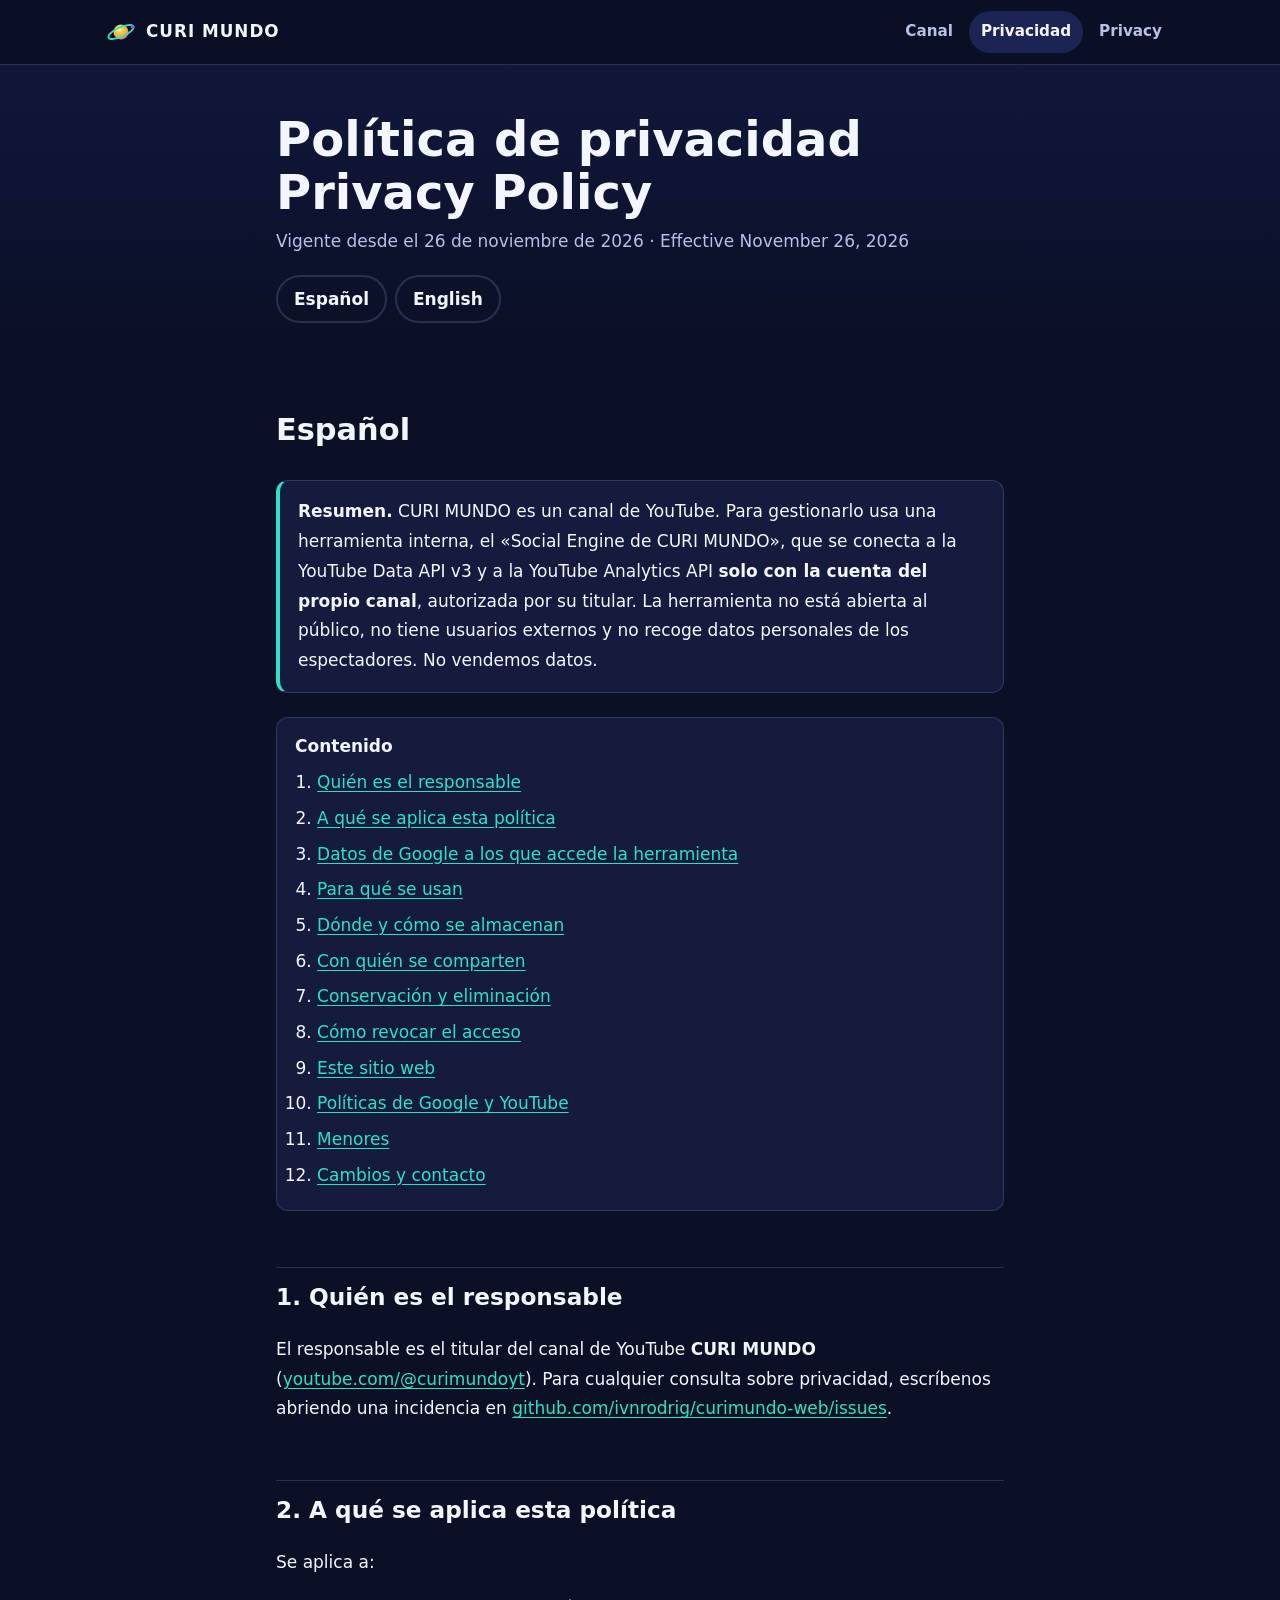
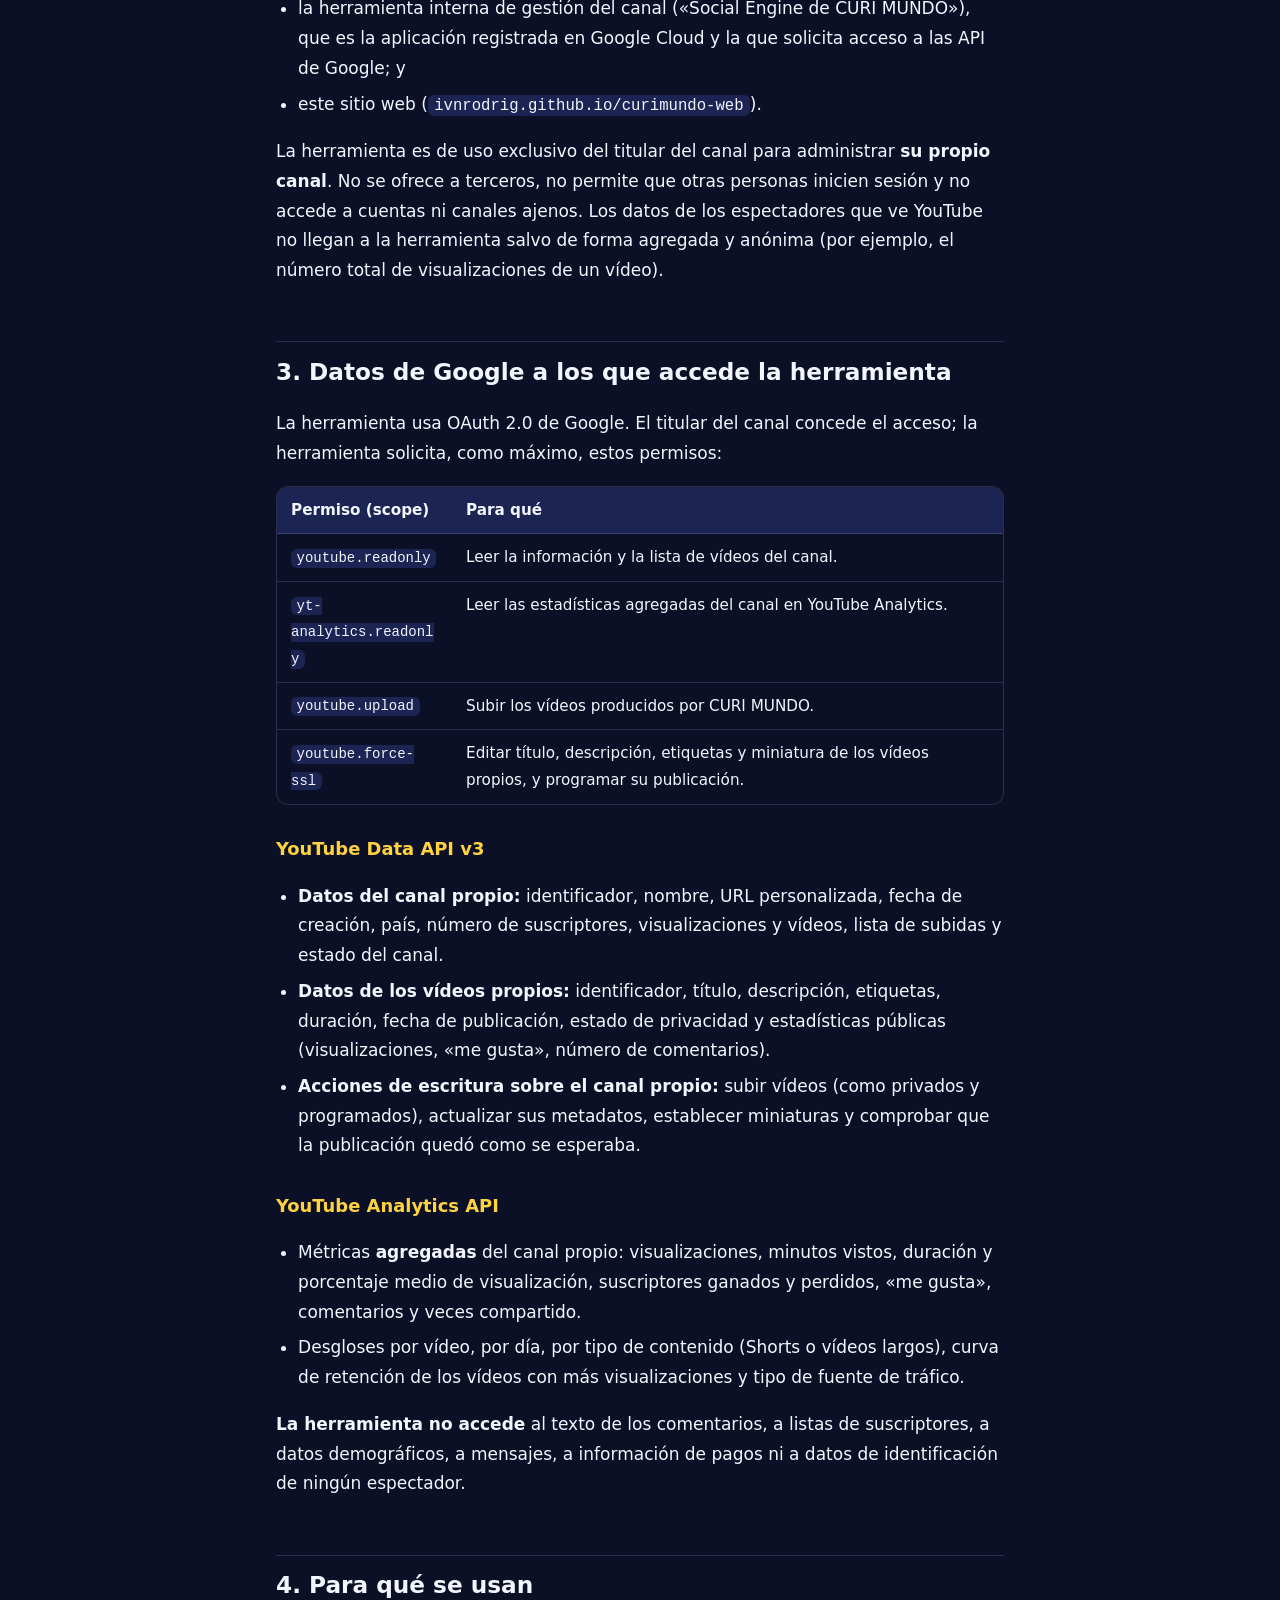
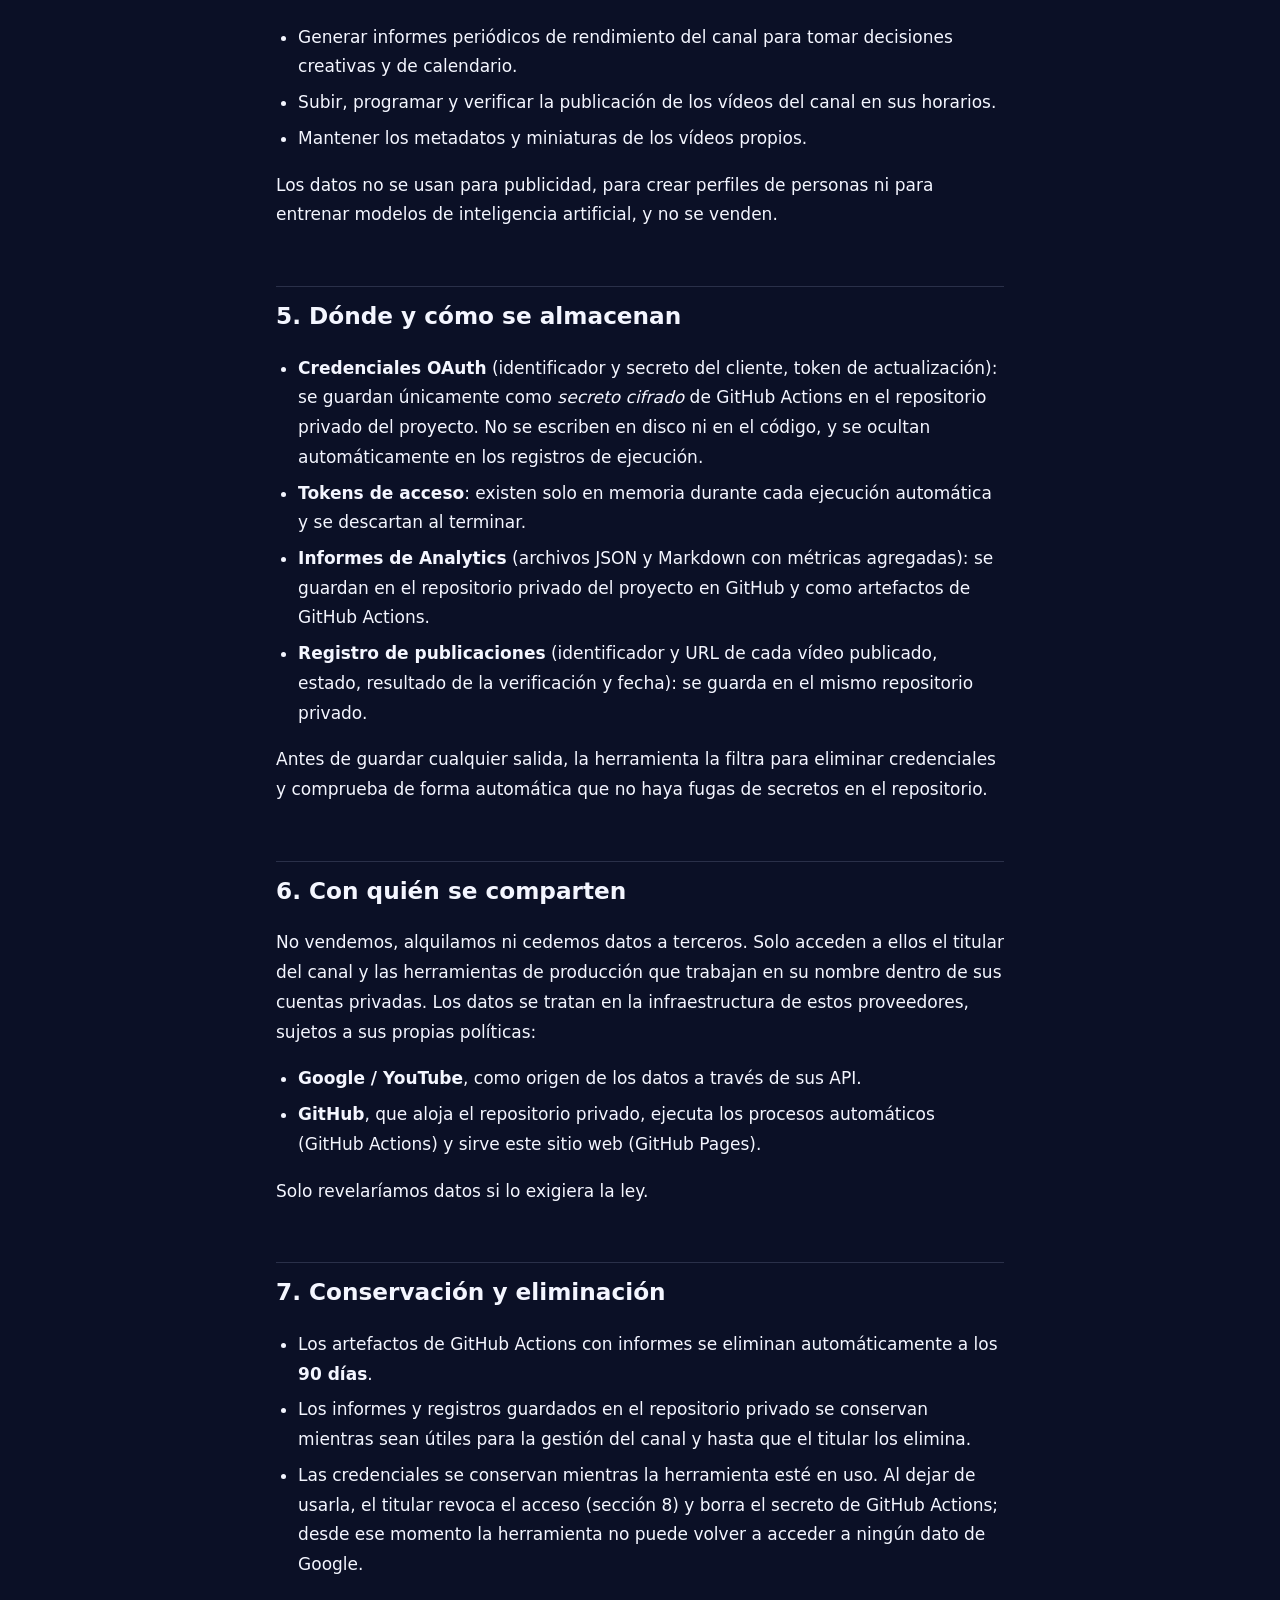
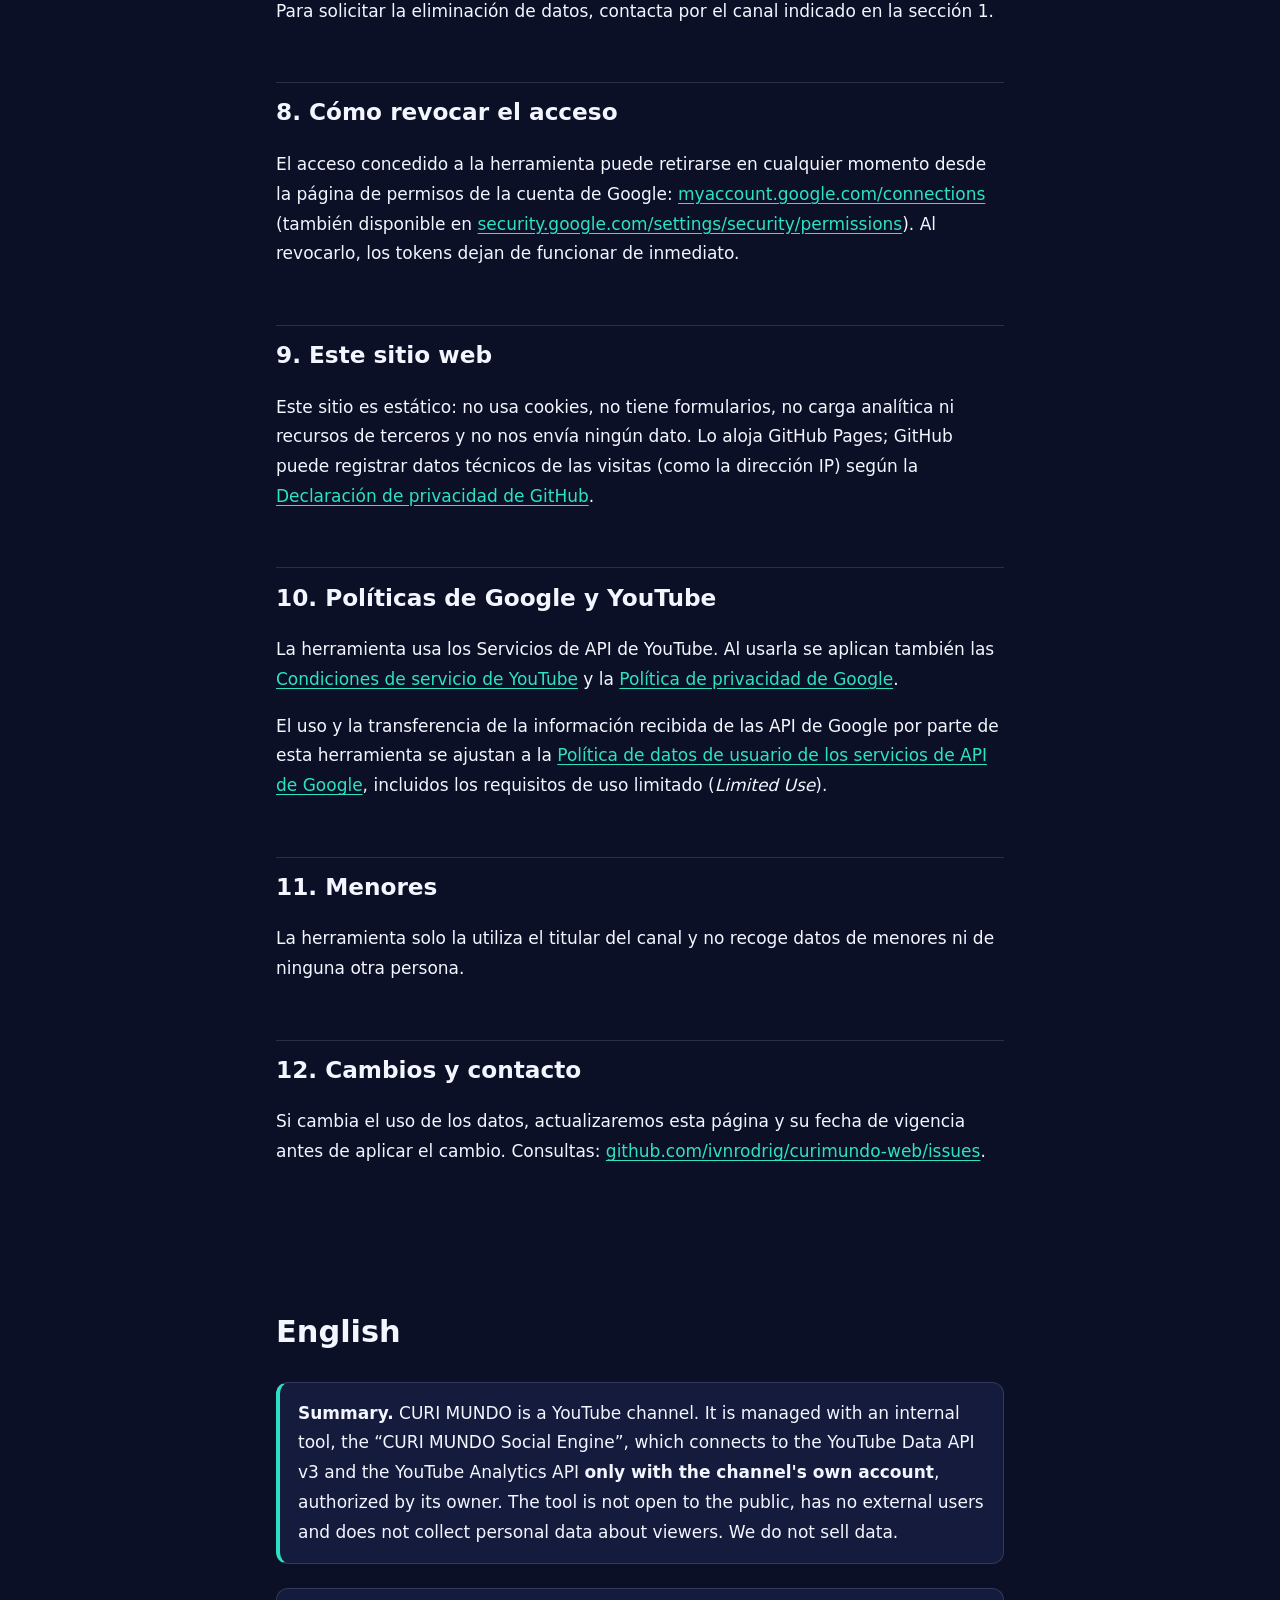
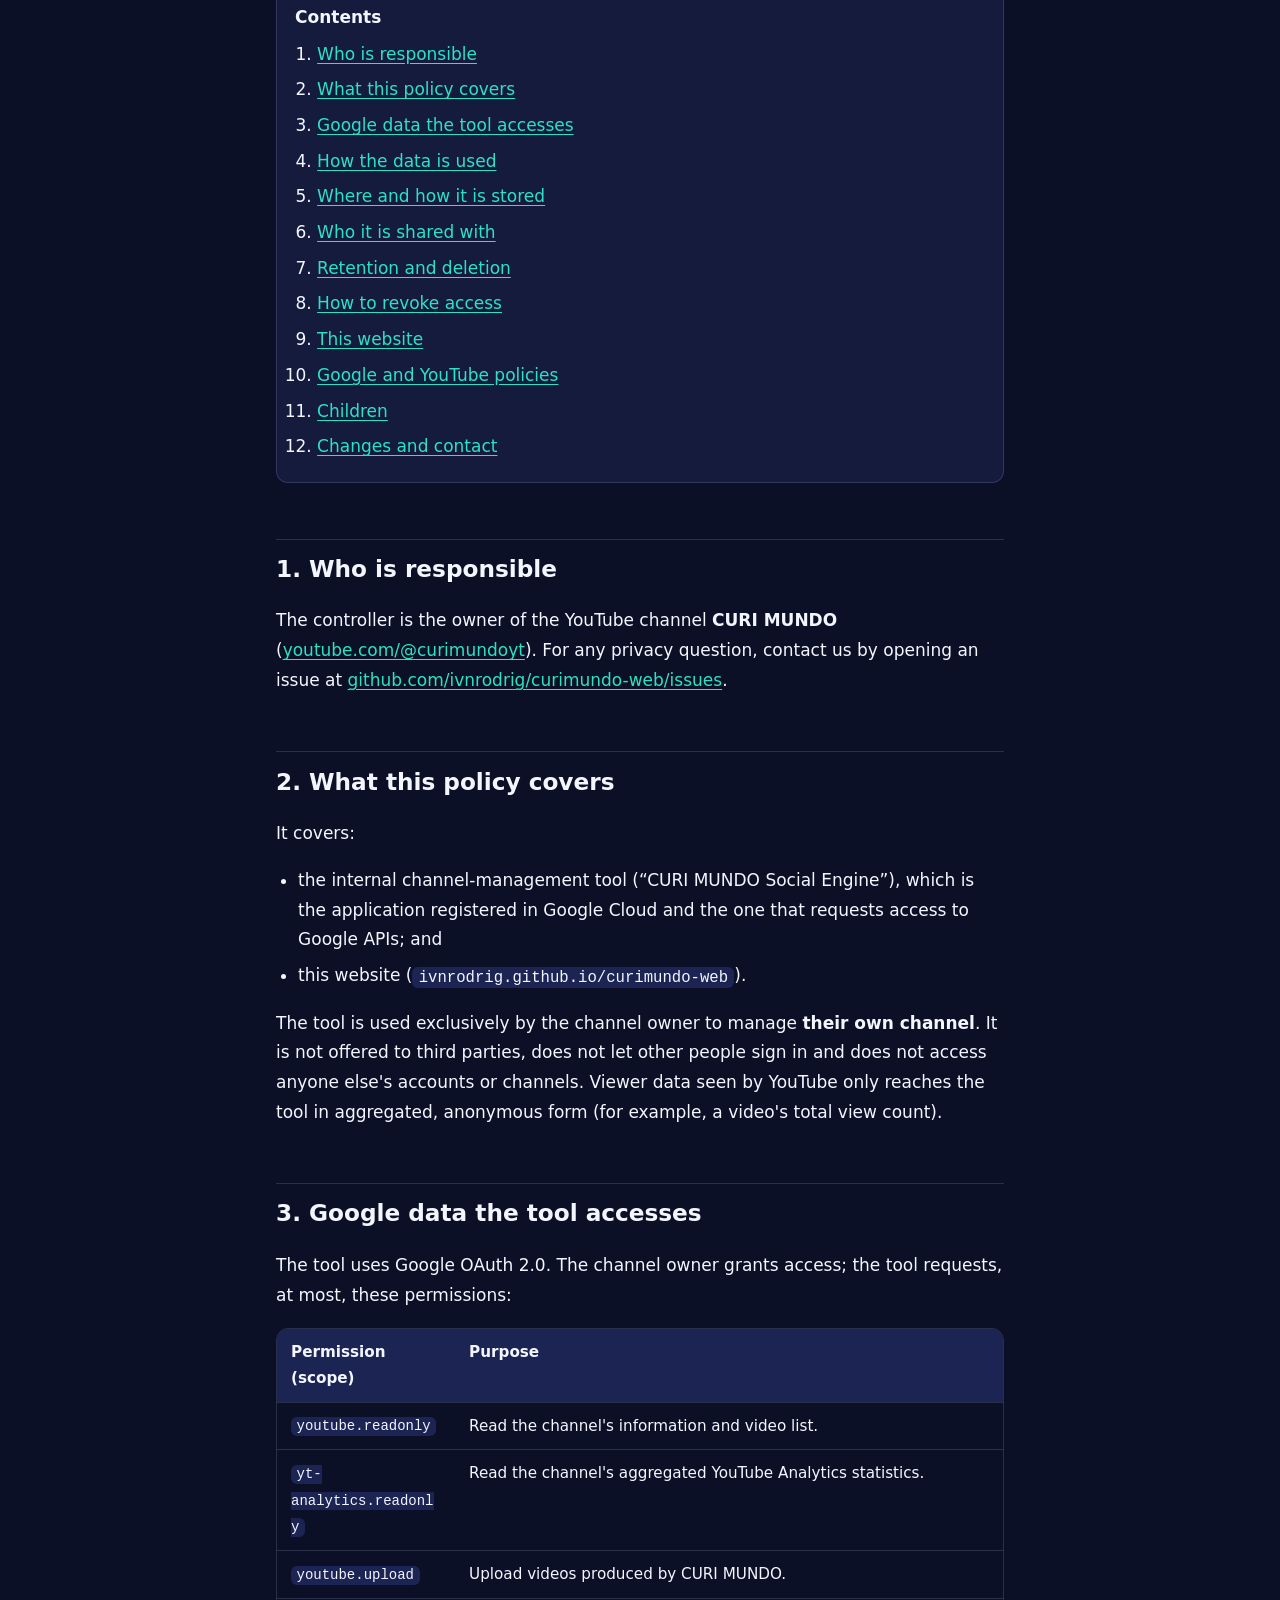
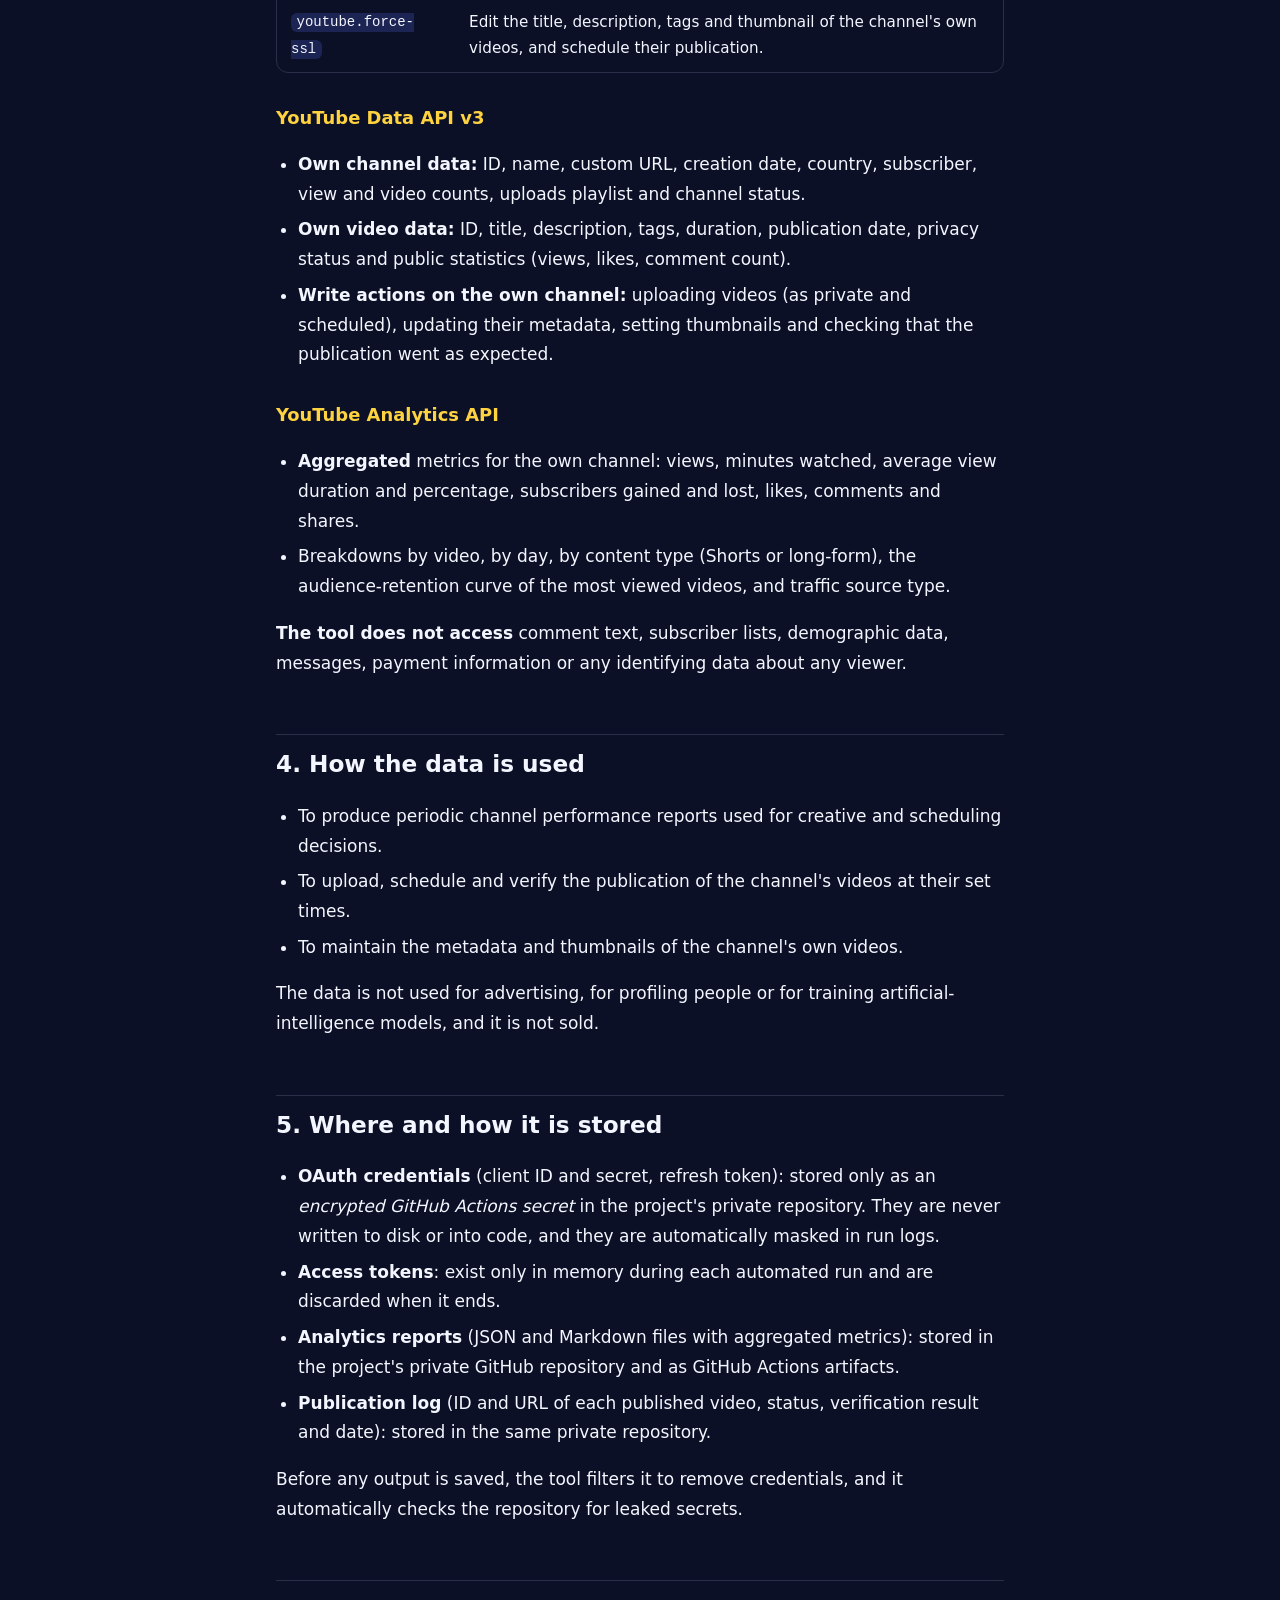
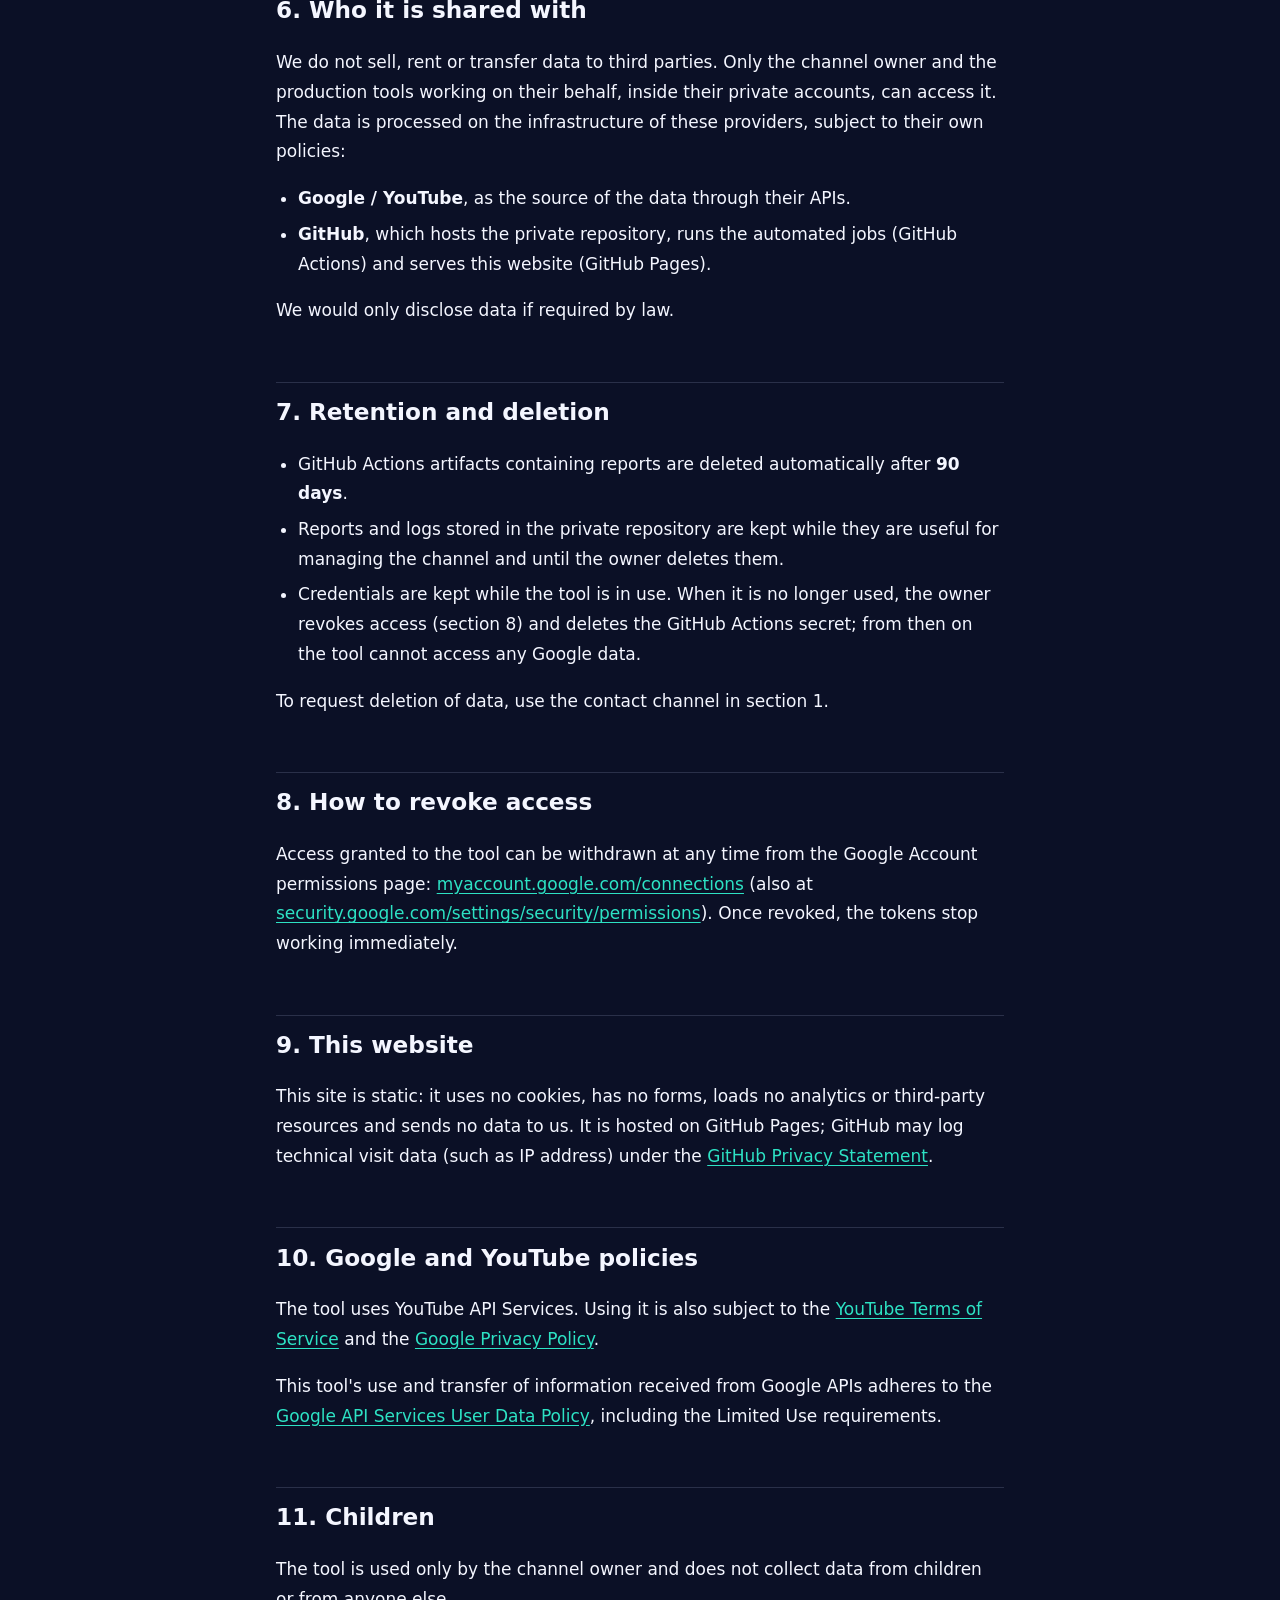
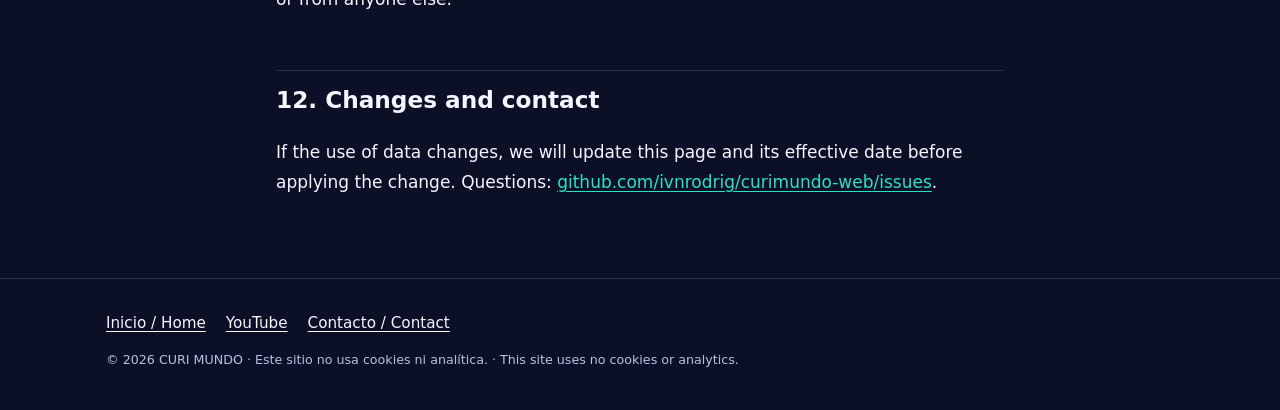
==== privacy.html @ 5c59d94e "Sitio oficial CURI MUNDO: inicio + política de privacidad ES/EN (Orden 011-A) Co-Authored-By: Claude" ====
<!doctype html>
<html lang="es">
<head>
  <meta charset="utf-8">
  <meta name="viewport" content="width=device-width, initial-scale=1">
  <title>Política de privacidad · Privacy Policy — CURI MUNDO</title>
  <meta name="description" content="Política de privacidad de CURI MUNDO y de su herramienta interna de gestión del canal (YouTube Data API v3 y YouTube Analytics API). Privacy Policy in Spanish and English.">
  <meta name="theme-color" content="#0b1026">
  <link rel="canonical" href="https://ivnrodrig.github.io/curimundo-web/privacy.html">
  <link rel="icon" href="assets/logo.svg" type="image/svg+xml">
  <link rel="stylesheet" href="assets/style.css">
</head>
<body>
  <a class="skip" href="#main">Saltar al contenido / Skip to content</a>

  <header class="site-header">
    <div class="container">
      <a class="brand" href="./"><img class="brand-mark" src="assets/logo.svg" alt="" width="30" height="30">CURI MUNDO</a>
      <nav class="nav" aria-label="Principal">
        <a href="https://www.youtube.com/@curimundoyt" target="_blank" rel="noopener">Canal</a>
        <a href="privacy.html" aria-current="page">Privacidad</a>
        <a href="privacy.html#en" lang="en">Privacy</a>
      </nav>
    </div>
  </header>

  <main id="main">
    <div class="doc-hero">
      <div class="container doc-head">
        <h1>Política de privacidad<br><span lang="en">Privacy Policy</span></h1>
        <p>Vigente desde el 26 de noviembre de 2026 · <span lang="en">Effective November 26, 2026</span></p>
        <div class="lang-switch">
          <a href="#es" lang="es">Español</a>
          <a href="#en" lang="en">English</a>
        </div>
      </div>
    </div>

    <!-- ===================== ESPAÑOL ===================== -->
    <article class="doc" id="es" lang="es">
      <h2 class="lang-title">Español</h2>

      <div class="note">
        <strong>Resumen.</strong> CURI MUNDO es un canal de YouTube. Para gestionarlo usa una herramienta interna,
        el «Social Engine de CURI MUNDO», que se conecta a la YouTube Data API v3 y a la YouTube Analytics API
        <strong>solo con la cuenta del propio canal</strong>, autorizada por su titular. La herramienta no está abierta
        al público, no tiene usuarios externos y no recoge datos personales de los espectadores. No vendemos datos.
      </div>

      <nav class="toc" aria-label="Índice">
        <strong>Contenido</strong>
        <ol>
          <li><a href="#es-quien">Quién es el responsable</a></li>
          <li><a href="#es-app">A qué se aplica esta política</a></li>
          <li><a href="#es-datos">Datos de Google a los que accede la herramienta</a></li>
          <li><a href="#es-uso">Para qué se usan</a></li>
          <li><a href="#es-almacen">Dónde y cómo se almacenan</a></li>
          <li><a href="#es-compartir">Con quién se comparten</a></li>
          <li><a href="#es-conserv">Conservación y eliminación</a></li>
          <li><a href="#es-revocar">Cómo revocar el acceso</a></li>
          <li><a href="#es-web">Este sitio web</a></li>
          <li><a href="#es-google">Políticas de Google y YouTube</a></li>
          <li><a href="#es-menores">Menores</a></li>
          <li><a href="#es-cambios">Cambios y contacto</a></li>
        </ol>
      </nav>

      <h2 id="es-quien">1. Quién es el responsable</h2>
      <p>El responsable es el titular del canal de YouTube <strong>CURI MUNDO</strong>
        (<a href="https://www.youtube.com/@curimundoyt" target="_blank" rel="noopener">youtube.com/@curimundoyt</a>).
        Para cualquier consulta sobre privacidad, escríbenos abriendo una incidencia en
        <a href="https://github.com/ivnrodrig/curimundo-web/issues" target="_blank" rel="noopener">github.com/ivnrodrig/curimundo-web/issues</a>.</p>

      <h2 id="es-app">2. A qué se aplica esta política</h2>
      <p>Se aplica a:</p>
      <ul>
        <li>la herramienta interna de gestión del canal («Social Engine de CURI MUNDO»), que es la aplicación registrada en
          Google Cloud y la que solicita acceso a las API de Google; y</li>
        <li>este sitio web (<code>ivnrodrig.github.io/curimundo-web</code>).</li>
      </ul>
      <p>La herramienta es de uso exclusivo del titular del canal para administrar <strong>su propio canal</strong>.
        No se ofrece a terceros, no permite que otras personas inicien sesión y no accede a cuentas ni canales ajenos.
        Los datos de los espectadores que ve YouTube no llegan a la herramienta salvo de forma agregada y anónima
        (por ejemplo, el número total de visualizaciones de un vídeo).</p>

      <h2 id="es-datos">3. Datos de Google a los que accede la herramienta</h2>
      <p>La herramienta usa OAuth 2.0 de Google. El titular del canal concede el acceso; la herramienta solicita, como
        máximo, estos permisos:</p>
      <div class="table-wrap">
        <table>
          <thead><tr><th>Permiso (scope)</th><th>Para qué</th></tr></thead>
          <tbody>
            <tr><td><code>youtube.readonly</code></td><td>Leer la información y la lista de vídeos del canal.</td></tr>
            <tr><td><code>yt-analytics.readonly</code></td><td>Leer las estadísticas agregadas del canal en YouTube Analytics.</td></tr>
            <tr><td><code>youtube.upload</code></td><td>Subir los vídeos producidos por CURI MUNDO.</td></tr>
            <tr><td><code>youtube.force-ssl</code></td><td>Editar título, descripción, etiquetas y miniatura de los vídeos propios, y programar su publicación.</td></tr>
          </tbody>
        </table>
      </div>
      <h3>YouTube Data API v3</h3>
      <ul>
        <li><strong>Datos del canal propio:</strong> identificador, nombre, URL personalizada, fecha de creación, país,
          número de suscriptores, visualizaciones y vídeos, lista de subidas y estado del canal.</li>
        <li><strong>Datos de los vídeos propios:</strong> identificador, título, descripción, etiquetas, duración, fecha de
          publicación, estado de privacidad y estadísticas públicas (visualizaciones, «me gusta», número de comentarios).</li>
        <li><strong>Acciones de escritura sobre el canal propio:</strong> subir vídeos (como privados y programados),
          actualizar sus metadatos, establecer miniaturas y comprobar que la publicación quedó como se esperaba.</li>
      </ul>
      <h3>YouTube Analytics API</h3>
      <ul>
        <li>Métricas <strong>agregadas</strong> del canal propio: visualizaciones, minutos vistos, duración y porcentaje
          medio de visualización, suscriptores ganados y perdidos, «me gusta», comentarios y veces compartido.</li>
        <li>Desgloses por vídeo, por día, por tipo de contenido (Shorts o vídeos largos), curva de retención de los vídeos
          con más visualizaciones y tipo de fuente de tráfico.</li>
      </ul>
      <p><strong>La herramienta no accede</strong> al texto de los comentarios, a listas de suscriptores, a datos
        demográficos, a mensajes, a información de pagos ni a datos de identificación de ningún espectador.</p>

      <h2 id="es-uso">4. Para qué se usan</h2>
      <ul>
        <li>Generar informes periódicos de rendimiento del canal para tomar decisiones creativas y de calendario.</li>
        <li>Subir, programar y verificar la publicación de los vídeos del canal en sus horarios.</li>
        <li>Mantener los metadatos y miniaturas de los vídeos propios.</li>
      </ul>
      <p>Los datos no se usan para publicidad, para crear perfiles de personas ni para entrenar modelos de inteligencia
        artificial, y no se venden.</p>

      <h2 id="es-almacen">5. Dónde y cómo se almacenan</h2>
      <ul>
        <li><strong>Credenciales OAuth</strong> (identificador y secreto del cliente, token de actualización): se guardan
          únicamente como <em>secreto cifrado</em> de GitHub Actions en el repositorio privado del proyecto. No se escriben
          en disco ni en el código, y se ocultan automáticamente en los registros de ejecución.</li>
        <li><strong>Tokens de acceso</strong>: existen solo en memoria durante cada ejecución automática y se descartan al
          terminar.</li>
        <li><strong>Informes de Analytics</strong> (archivos JSON y Markdown con métricas agregadas): se guardan en el
          repositorio privado del proyecto en GitHub y como artefactos de GitHub Actions.</li>
        <li><strong>Registro de publicaciones</strong> (identificador y URL de cada vídeo publicado, estado, resultado de la
          verificación y fecha): se guarda en el mismo repositorio privado.</li>
      </ul>
      <p>Antes de guardar cualquier salida, la herramienta la filtra para eliminar credenciales y comprueba de forma
        automática que no haya fugas de secretos en el repositorio.</p>

      <h2 id="es-compartir">6. Con quién se comparten</h2>
      <p>No vendemos, alquilamos ni cedemos datos a terceros. Solo acceden a ellos el titular del canal y las
        herramientas de producción que trabajan en su nombre dentro de sus cuentas privadas. Los datos se tratan en la
        infraestructura de estos proveedores, sujetos a sus propias políticas:</p>
      <ul>
        <li><strong>Google / YouTube</strong>, como origen de los datos a través de sus API.</li>
        <li><strong>GitHub</strong>, que aloja el repositorio privado, ejecuta los procesos automáticos (GitHub Actions)
          y sirve este sitio web (GitHub Pages).</li>
      </ul>
      <p>Solo revelaríamos datos si lo exigiera la ley.</p>

      <h2 id="es-conserv">7. Conservación y eliminación</h2>
      <ul>
        <li>Los artefactos de GitHub Actions con informes se eliminan automáticamente a los <strong>90 días</strong>.</li>
        <li>Los informes y registros guardados en el repositorio privado se conservan mientras sean útiles para la gestión
          del canal y hasta que el titular los elimina.</li>
        <li>Las credenciales se conservan mientras la herramienta esté en uso. Al dejar de usarla, el titular revoca el
          acceso (sección 8) y borra el secreto de GitHub Actions; desde ese momento la herramienta no puede volver a
          acceder a ningún dato de Google.</li>
      </ul>
      <p>Para solicitar la eliminación de datos, contacta por el canal indicado en la sección 1.</p>

      <h2 id="es-revocar">8. Cómo revocar el acceso</h2>
      <p>El acceso concedido a la herramienta puede retirarse en cualquier momento desde la página de permisos de la
        cuenta de Google:
        <a href="https://myaccount.google.com/connections" target="_blank" rel="noopener">myaccount.google.com/connections</a>
        (también disponible en
        <a href="https://security.google.com/settings/security/permissions" target="_blank" rel="noopener">security.google.com/settings/security/permissions</a>).
        Al revocarlo, los tokens dejan de funcionar de inmediato.</p>

      <h2 id="es-web">9. Este sitio web</h2>
      <p>Este sitio es estático: no usa cookies, no tiene formularios, no carga analítica ni recursos de terceros y no nos
        envía ningún dato. Lo aloja GitHub Pages; GitHub puede registrar datos técnicos de las visitas (como la dirección
        IP) según la
        <a href="https://docs.github.com/es/site-policy/privacy-policies/github-general-privacy-statement" target="_blank" rel="noopener">Declaración de privacidad de GitHub</a>.</p>

      <h2 id="es-google">10. Políticas de Google y YouTube</h2>
      <p>La herramienta usa los Servicios de API de YouTube. Al usarla se aplican también las
        <a href="https://www.youtube.com/t/terms" target="_blank" rel="noopener">Condiciones de servicio de YouTube</a>
        y la <a href="https://policies.google.com/privacy" target="_blank" rel="noopener">Política de privacidad de Google</a>.</p>
      <p>El uso y la transferencia de la información recibida de las API de Google por parte de esta herramienta se
        ajustan a la
        <a href="https://developers.google.com/terms/api-services-user-data-policy" target="_blank" rel="noopener">Política de datos de usuario de los servicios de API de Google</a>,
        incluidos los requisitos de uso limitado (<em>Limited Use</em>).</p>

      <h2 id="es-menores">11. Menores</h2>
      <p>La herramienta solo la utiliza el titular del canal y no recoge datos de menores ni de ninguna otra persona.</p>

      <h2 id="es-cambios">12. Cambios y contacto</h2>
      <p>Si cambia el uso de los datos, actualizaremos esta página y su fecha de vigencia antes de aplicar el cambio.
        Consultas: <a href="https://github.com/ivnrodrig/curimundo-web/issues" target="_blank" rel="noopener">github.com/ivnrodrig/curimundo-web/issues</a>.</p>
    </article>

    <!-- ===================== ENGLISH ===================== -->
    <article class="doc" id="en" lang="en">
      <h2 class="lang-title">English</h2>

      <div class="note">
        <strong>Summary.</strong> CURI MUNDO is a YouTube channel. It is managed with an internal tool, the
        “CURI MUNDO Social Engine”, which connects to the YouTube Data API v3 and the YouTube Analytics API
        <strong>only with the channel's own account</strong>, authorized by its owner. The tool is not open to the public,
        has no external users and does not collect personal data about viewers. We do not sell data.
      </div>

      <nav class="toc" aria-label="Contents">
        <strong>Contents</strong>
        <ol>
          <li><a href="#en-who">Who is responsible</a></li>
          <li><a href="#en-scope">What this policy covers</a></li>
          <li><a href="#en-data">Google data the tool accesses</a></li>
          <li><a href="#en-use">How the data is used</a></li>
          <li><a href="#en-storage">Where and how it is stored</a></li>
          <li><a href="#en-sharing">Who it is shared with</a></li>
          <li><a href="#en-retention">Retention and deletion</a></li>
          <li><a href="#en-revoke">How to revoke access</a></li>
          <li><a href="#en-site">This website</a></li>
          <li><a href="#en-google">Google and YouTube policies</a></li>
          <li><a href="#en-children">Children</a></li>
          <li><a href="#en-changes">Changes and contact</a></li>
        </ol>
      </nav>

      <h2 id="en-who">1. Who is responsible</h2>
      <p>The controller is the owner of the YouTube channel <strong>CURI MUNDO</strong>
        (<a href="https://www.youtube.com/@curimundoyt" target="_blank" rel="noopener">youtube.com/@curimundoyt</a>).
        For any privacy question, contact us by opening an issue at
        <a href="https://github.com/ivnrodrig/curimundo-web/issues" target="_blank" rel="noopener">github.com/ivnrodrig/curimundo-web/issues</a>.</p>

      <h2 id="en-scope">2. What this policy covers</h2>
      <p>It covers:</p>
      <ul>
        <li>the internal channel-management tool (“CURI MUNDO Social Engine”), which is the application registered in
          Google Cloud and the one that requests access to Google APIs; and</li>
        <li>this website (<code>ivnrodrig.github.io/curimundo-web</code>).</li>
      </ul>
      <p>The tool is used exclusively by the channel owner to manage <strong>their own channel</strong>. It is not offered
        to third parties, does not let other people sign in and does not access anyone else's accounts or channels.
        Viewer data seen by YouTube only reaches the tool in aggregated, anonymous form (for example, a video's total
        view count).</p>

      <h2 id="en-data">3. Google data the tool accesses</h2>
      <p>The tool uses Google OAuth 2.0. The channel owner grants access; the tool requests, at most, these permissions:</p>
      <div class="table-wrap">
        <table>
          <thead><tr><th>Permission (scope)</th><th>Purpose</th></tr></thead>
          <tbody>
            <tr><td><code>youtube.readonly</code></td><td>Read the channel's information and video list.</td></tr>
            <tr><td><code>yt-analytics.readonly</code></td><td>Read the channel's aggregated YouTube Analytics statistics.</td></tr>
            <tr><td><code>youtube.upload</code></td><td>Upload videos produced by CURI MUNDO.</td></tr>
            <tr><td><code>youtube.force-ssl</code></td><td>Edit the title, description, tags and thumbnail of the channel's own videos, and schedule their publication.</td></tr>
          </tbody>
        </table>
      </div>
      <h3>YouTube Data API v3</h3>
      <ul>
        <li><strong>Own channel data:</strong> ID, name, custom URL, creation date, country, subscriber, view and video
          counts, uploads playlist and channel status.</li>
        <li><strong>Own video data:</strong> ID, title, description, tags, duration, publication date, privacy status and
          public statistics (views, likes, comment count).</li>
        <li><strong>Write actions on the own channel:</strong> uploading videos (as private and scheduled), updating their
          metadata, setting thumbnails and checking that the publication went as expected.</li>
      </ul>
      <h3>YouTube Analytics API</h3>
      <ul>
        <li><strong>Aggregated</strong> metrics for the own channel: views, minutes watched, average view duration and
          percentage, subscribers gained and lost, likes, comments and shares.</li>
        <li>Breakdowns by video, by day, by content type (Shorts or long-form), the audience-retention curve of the most
          viewed videos, and traffic source type.</li>
      </ul>
      <p><strong>The tool does not access</strong> comment text, subscriber lists, demographic data, messages, payment
        information or any identifying data about any viewer.</p>

      <h2 id="en-use">4. How the data is used</h2>
      <ul>
        <li>To produce periodic channel performance reports used for creative and scheduling decisions.</li>
        <li>To upload, schedule and verify the publication of the channel's videos at their set times.</li>
        <li>To maintain the metadata and thumbnails of the channel's own videos.</li>
      </ul>
      <p>The data is not used for advertising, for profiling people or for training artificial-intelligence models, and
        it is not sold.</p>

      <h2 id="en-storage">5. Where and how it is stored</h2>
      <ul>
        <li><strong>OAuth credentials</strong> (client ID and secret, refresh token): stored only as an
          <em>encrypted GitHub Actions secret</em> in the project's private repository. They are never written to disk or
          into code, and they are automatically masked in run logs.</li>
        <li><strong>Access tokens</strong>: exist only in memory during each automated run and are discarded when it ends.</li>
        <li><strong>Analytics reports</strong> (JSON and Markdown files with aggregated metrics): stored in the project's
          private GitHub repository and as GitHub Actions artifacts.</li>
        <li><strong>Publication log</strong> (ID and URL of each published video, status, verification result and date):
          stored in the same private repository.</li>
      </ul>
      <p>Before any output is saved, the tool filters it to remove credentials, and it automatically checks the repository
        for leaked secrets.</p>

      <h2 id="en-sharing">6. Who it is shared with</h2>
      <p>We do not sell, rent or transfer data to third parties. Only the channel owner and the production tools working
        on their behalf, inside their private accounts, can access it. The data is processed on the infrastructure of
        these providers, subject to their own policies:</p>
      <ul>
        <li><strong>Google / YouTube</strong>, as the source of the data through their APIs.</li>
        <li><strong>GitHub</strong>, which hosts the private repository, runs the automated jobs (GitHub Actions) and
          serves this website (GitHub Pages).</li>
      </ul>
      <p>We would only disclose data if required by law.</p>

      <h2 id="en-retention">7. Retention and deletion</h2>
      <ul>
        <li>GitHub Actions artifacts containing reports are deleted automatically after <strong>90 days</strong>.</li>
        <li>Reports and logs stored in the private repository are kept while they are useful for managing the channel and
          until the owner deletes them.</li>
        <li>Credentials are kept while the tool is in use. When it is no longer used, the owner revokes access
          (section 8) and deletes the GitHub Actions secret; from then on the tool cannot access any Google data.</li>
      </ul>
      <p>To request deletion of data, use the contact channel in section 1.</p>

      <h2 id="en-revoke">8. How to revoke access</h2>
      <p>Access granted to the tool can be withdrawn at any time from the Google Account permissions page:
        <a href="https://myaccount.google.com/connections" target="_blank" rel="noopener">myaccount.google.com/connections</a>
        (also at
        <a href="https://security.google.com/settings/security/permissions" target="_blank" rel="noopener">security.google.com/settings/security/permissions</a>).
        Once revoked, the tokens stop working immediately.</p>

      <h2 id="en-site">9. This website</h2>
      <p>This site is static: it uses no cookies, has no forms, loads no analytics or third-party resources and sends no
        data to us. It is hosted on GitHub Pages; GitHub may log technical visit data (such as IP address) under the
        <a href="https://docs.github.com/en/site-policy/privacy-policies/github-general-privacy-statement" target="_blank" rel="noopener">GitHub Privacy Statement</a>.</p>

      <h2 id="en-google">10. Google and YouTube policies</h2>
      <p>The tool uses YouTube API Services. Using it is also subject to the
        <a href="https://www.youtube.com/t/terms" target="_blank" rel="noopener">YouTube Terms of Service</a>
        and the <a href="https://policies.google.com/privacy" target="_blank" rel="noopener">Google Privacy Policy</a>.</p>
      <p>This tool's use and transfer of information received from Google APIs adheres to the
        <a href="https://developers.google.com/terms/api-services-user-data-policy" target="_blank" rel="noopener">Google API Services User Data Policy</a>,
        including the Limited Use requirements.</p>

      <h2 id="en-children">11. Children</h2>
      <p>The tool is used only by the channel owner and does not collect data from children or from anyone else.</p>

      <h2 id="en-changes">12. Changes and contact</h2>
      <p>If the use of data changes, we will update this page and its effective date before applying the change.
        Questions: <a href="https://github.com/ivnrodrig/curimundo-web/issues" target="_blank" rel="noopener">github.com/ivnrodrig/curimundo-web/issues</a>.</p>
    </article>
  </main>

  <footer class="site-footer">
    <div class="container">
      <nav aria-label="Pie de página / Footer">
        <a href="./">Inicio / Home</a>
        <a href="https://www.youtube.com/@curimundoyt" target="_blank" rel="noopener">YouTube</a>
        <a href="https://github.com/ivnrodrig/curimundo-web/issues" target="_blank" rel="noopener">Contacto / Contact</a>
      </nav>
      <small>© 2026 CURI MUNDO · Este sitio no usa cookies ni analítica. · <span lang="en">This site uses no cookies or analytics.</span></small>
    </div>
  </footer>
</body>
</html>
---- assets/style.css ----
/* CURI MUNDO — sitio oficial. Sin recursos externos, sin cookies, sin analítica. */
:root {
  --bg: #0b1026;
  --bg-2: #10173a;
  --surface: #141b3d;
  --surface-2: #1b2452;
  --line: rgba(184, 192, 230, .18);
  --text: #f4f6ff;
  --muted: #b8c0e6;
  --teal: #2de2c4;
  --yellow: #ffd23f;
  --coral: #ff5d73;
  --violet: #8b5cf6;
  --radius: 18px;
  --max: 1100px;
  color-scheme: dark;
}

*, *::before, *::after { box-sizing: border-box; }
html { -webkit-text-size-adjust: 100%; scroll-behavior: smooth; }
body {
  margin: 0;
  background: var(--bg);
  color: var(--text);
  font: 400 1.0625rem/1.65 system-ui, -apple-system, "Segoe UI", Roboto, "Helvetica Neue", Arial, sans-serif;
  overflow-x: hidden;
}
img, svg { max-width: 100%; height: auto; display: block; }
a { color: var(--teal); text-underline-offset: .18em; }
a:hover { color: var(--yellow); }
:focus-visible { outline: 3px solid var(--yellow); outline-offset: 3px; border-radius: 6px; }

.container { width: 100%; max-width: var(--max); margin: 0 auto; padding: 0 16px; }
.skip { position: absolute; left: -999px; top: 8px; background: var(--yellow); color: #111; padding: 8px 14px; border-radius: 8px; z-index: 10; }
.skip:focus { left: 8px; }

/* Cabecera */
.site-header {
  position: sticky; top: 0; z-index: 5;
  background: rgba(11, 16, 38, .82);
  backdrop-filter: blur(10px); -webkit-backdrop-filter: blur(10px);
  border-bottom: 1px solid var(--line);
}
.site-header .container { display: flex; align-items: center; justify-content: space-between; gap: 12px; min-height: 64px; flex-wrap: wrap; }
.brand { display: inline-flex; align-items: center; gap: 10px; color: var(--text); text-decoration: none; font-weight: 800; letter-spacing: .06em; font-size: 1.05rem; }
.brand:hover { color: var(--text); }
.brand-mark { width: 30px; height: 30px; flex: none; }
.nav { display: flex; gap: 4px; flex-wrap: wrap; }
.nav a { color: var(--muted); text-decoration: none; padding: 8px 12px; border-radius: 999px; font-weight: 600; font-size: .95rem; }
.nav a:hover, .nav a[aria-current="page"] { color: var(--text); background: var(--surface-2); }

/* Botones */
.btn, .btn-secondary {
  display: inline-flex; align-items: center; justify-content: center; gap: 8px;
  min-height: 48px; padding: 12px 22px; border-radius: 999px;
  font-weight: 700; text-decoration: none; transition: transform .15s ease, background .15s ease;
}
.btn { background: linear-gradient(135deg, var(--teal), #5ad1ff); color: #06122a; }
.btn:hover { color: #06122a; transform: translateY(-2px); }
.btn-secondary { background: transparent; color: var(--text); border: 2px solid var(--line); }
.btn-secondary:hover { color: var(--text); border-color: var(--yellow); transform: translateY(-2px); }

/* Hero */
.hero {
  position: relative; overflow: hidden;
  padding: 72px 0 80px;
  background:
    radial-gradient(60% 70% at 85% 20%, rgba(139, 92, 246, .45), transparent 70%),
    radial-gradient(50% 60% at 10% 90%, rgba(45, 226, 196, .28), transparent 70%),
    radial-gradient(40% 40% at 60% 100%, rgba(255, 93, 115, .25), transparent 70%),
    linear-gradient(180deg, var(--bg-2), var(--bg));
}
.hero .container { position: relative; z-index: 1; display: grid; gap: 40px; align-items: center; }
.eyebrow { display: inline-block; color: var(--yellow); font-weight: 700; letter-spacing: .14em; text-transform: uppercase; font-size: .8rem; margin: 0 0 12px; }
.hero h1 { font-size: clamp(2.1rem, 7vw, 4rem); line-height: 1.05; margin: 0 0 18px; letter-spacing: -.02em; }
.hero h1 .hl { background: linear-gradient(90deg, var(--teal), var(--yellow) 55%, var(--coral)); -webkit-background-clip: text; background-clip: text; color: transparent; }
.hero p.lead { color: var(--muted); font-size: clamp(1.05rem, 2.6vw, 1.25rem); max-width: 40ch; margin: 0 0 28px; }
.actions { display: flex; flex-wrap: wrap; gap: 12px; }

.orbit-art { position: relative; width: min(100%, 360px); aspect-ratio: 1; margin: 0 auto; }
.orbit-art .ring { position: absolute; inset: 0; border: 2px dashed rgba(184, 192, 230, .28); border-radius: 50%; animation: spin 40s linear infinite; }
.orbit-art .ring.r2 { inset: 16%; border-style: solid; border-color: rgba(45, 226, 196, .35); animation-duration: 26s; animation-direction: reverse; }
.orbit-art .ring.r3 { inset: 32%; border-color: rgba(255, 210, 63, .35); animation-duration: 18s; }
.orbit-art .ring::after { content: ""; position: absolute; top: -8px; left: 50%; width: 16px; height: 16px; margin-left: -8px; border-radius: 50%; background: var(--coral); box-shadow: 0 0 18px var(--coral); }
.orbit-art .ring.r2::after { background: var(--teal); box-shadow: 0 0 18px var(--teal); }
.orbit-art .ring.r3::after { background: var(--yellow); box-shadow: 0 0 18px var(--yellow); }
.orbit-art .planet {
  position: absolute; inset: 40%; border-radius: 50%;
  background: radial-gradient(circle at 35% 30%, #fff6c2, var(--yellow) 30%, #ff9f43 60%, var(--coral));
  box-shadow: 0 0 60px rgba(255, 210, 63, .45);
  animation: float 6s ease-in-out infinite;
}
@keyframes spin { to { transform: rotate(360deg); } }
@keyframes float { 50% { transform: translateY(-8px); } }

/* Secciones */
section.block { padding: 64px 0; }
section.block.alt { background: linear-gradient(180deg, var(--bg), var(--bg-2)); }
.block h2 { font-size: clamp(1.6rem, 4.5vw, 2.3rem); margin: 0 0 12px; letter-spacing: -.01em; }
.block p.sub { color: var(--muted); margin: 0 0 32px; max-width: 60ch; }
.cards { display: grid; gap: 18px; }
.card { background: var(--surface); border: 1px solid var(--line); border-radius: var(--radius); padding: 26px 24px; position: relative; overflow: hidden; }
.card::before { content: ""; position: absolute; left: 0; top: 0; right: 0; height: 4px; background: var(--accent, var(--teal)); }
.card h3 { margin: 6px 0 8px; font-size: 1.25rem; }
.card p { margin: 0; color: var(--muted); }
.card .icon { width: 44px; height: 44px; border-radius: 12px; display: grid; place-items: center; background: var(--surface-2); color: var(--accent, var(--teal)); font-size: 1.4rem; font-weight: 800; }
.card.c1 { --accent: var(--teal); }
.card.c2 { --accent: var(--yellow); }
.card.c3 { --accent: var(--coral); }
.split { display: grid; gap: 28px; align-items: start; }
.panel { background: var(--surface); border: 1px solid var(--line); border-radius: var(--radius); padding: 26px 24px; }
.panel p:last-child { margin-bottom: 0; }

/* Documentos (política) */
.doc-hero { padding: 48px 0 24px; background: linear-gradient(180deg, var(--bg-2), var(--bg)); }
.doc-hero h1 { font-size: clamp(1.9rem, 6vw, 3rem); margin: 0 0 8px; line-height: 1.1; }
.doc-head { max-width: 760px; }
.doc-hero p { color: var(--muted); margin: 0; }
.doc { max-width: 760px; margin: 0 auto; padding: 8px 16px 64px; line-height: 1.75; }
.doc h2 { font-size: 1.45rem; margin: 2.4em 0 .6em; padding-top: .4em; border-top: 1px solid var(--line); scroll-margin-top: 80px; }
.doc h2.lang-title { border-top: 0; font-size: 1.9rem; margin-top: 1.2em; }
.doc h3 { font-size: 1.12rem; margin: 1.6em 0 .4em; color: var(--yellow); }
.doc ul, .doc ol { padding-left: 1.3em; }
.doc li { margin: .35em 0; }
.doc a { overflow-wrap: anywhere; }
.doc code { background: var(--surface-2); padding: .1em .4em; border-radius: 6px; font-size: .92em; word-break: break-word; }
.table-wrap { overflow-x: auto; margin: 1em 0; border: 1px solid var(--line); border-radius: 12px; }
.doc table { width: 100%; border-collapse: collapse; font-size: .95rem; }
.doc th, .doc td { text-align: left; vertical-align: top; padding: 10px 14px; border-bottom: 1px solid var(--line); }
.doc th { background: var(--surface-2); color: var(--text); }
.doc tr:last-child td { border-bottom: 0; }
.lang-switch { display: flex; flex-wrap: wrap; gap: 8px; margin: 20px 0 0; }
.lang-switch a { display: inline-block; padding: 8px 16px; border-radius: 999px; border: 2px solid var(--line); color: var(--text); text-decoration: none; font-weight: 700; }
.lang-switch a:hover, .lang-switch a[aria-current="true"] { border-color: var(--teal); color: var(--teal); }
.note { background: var(--surface); border: 1px solid var(--line); border-left: 4px solid var(--teal); border-radius: 12px; padding: 16px 18px; margin: 1.4em 0; }
.toc { background: var(--surface); border: 1px solid var(--line); border-radius: 12px; padding: 14px 18px; margin: 1.4em 0; }
.toc ol { margin: .4em 0 0; }

/* Pie */
.site-footer { border-top: 1px solid var(--line); padding: 32px 0 40px; color: var(--muted); font-size: .95rem; }
.site-footer .container { display: grid; gap: 14px; }
.site-footer nav { display: flex; flex-wrap: wrap; gap: 8px 20px; }
.site-footer a { color: var(--text); }
.site-footer small { color: var(--muted); }

@media (min-width: 760px) {
  .hero { padding: 96px 0 104px; }
  .hero .container { grid-template-columns: 1.3fr 1fr; }
  .cards { grid-template-columns: repeat(3, 1fr); }
  .split { grid-template-columns: 1fr 1fr; }
  section.block { padding: 88px 0; }
}

@media (prefers-reduced-motion: reduce) {
  html { scroll-behavior: auto; }
  *, *::before, *::after { animation: none !important; transition: none !important; }
}
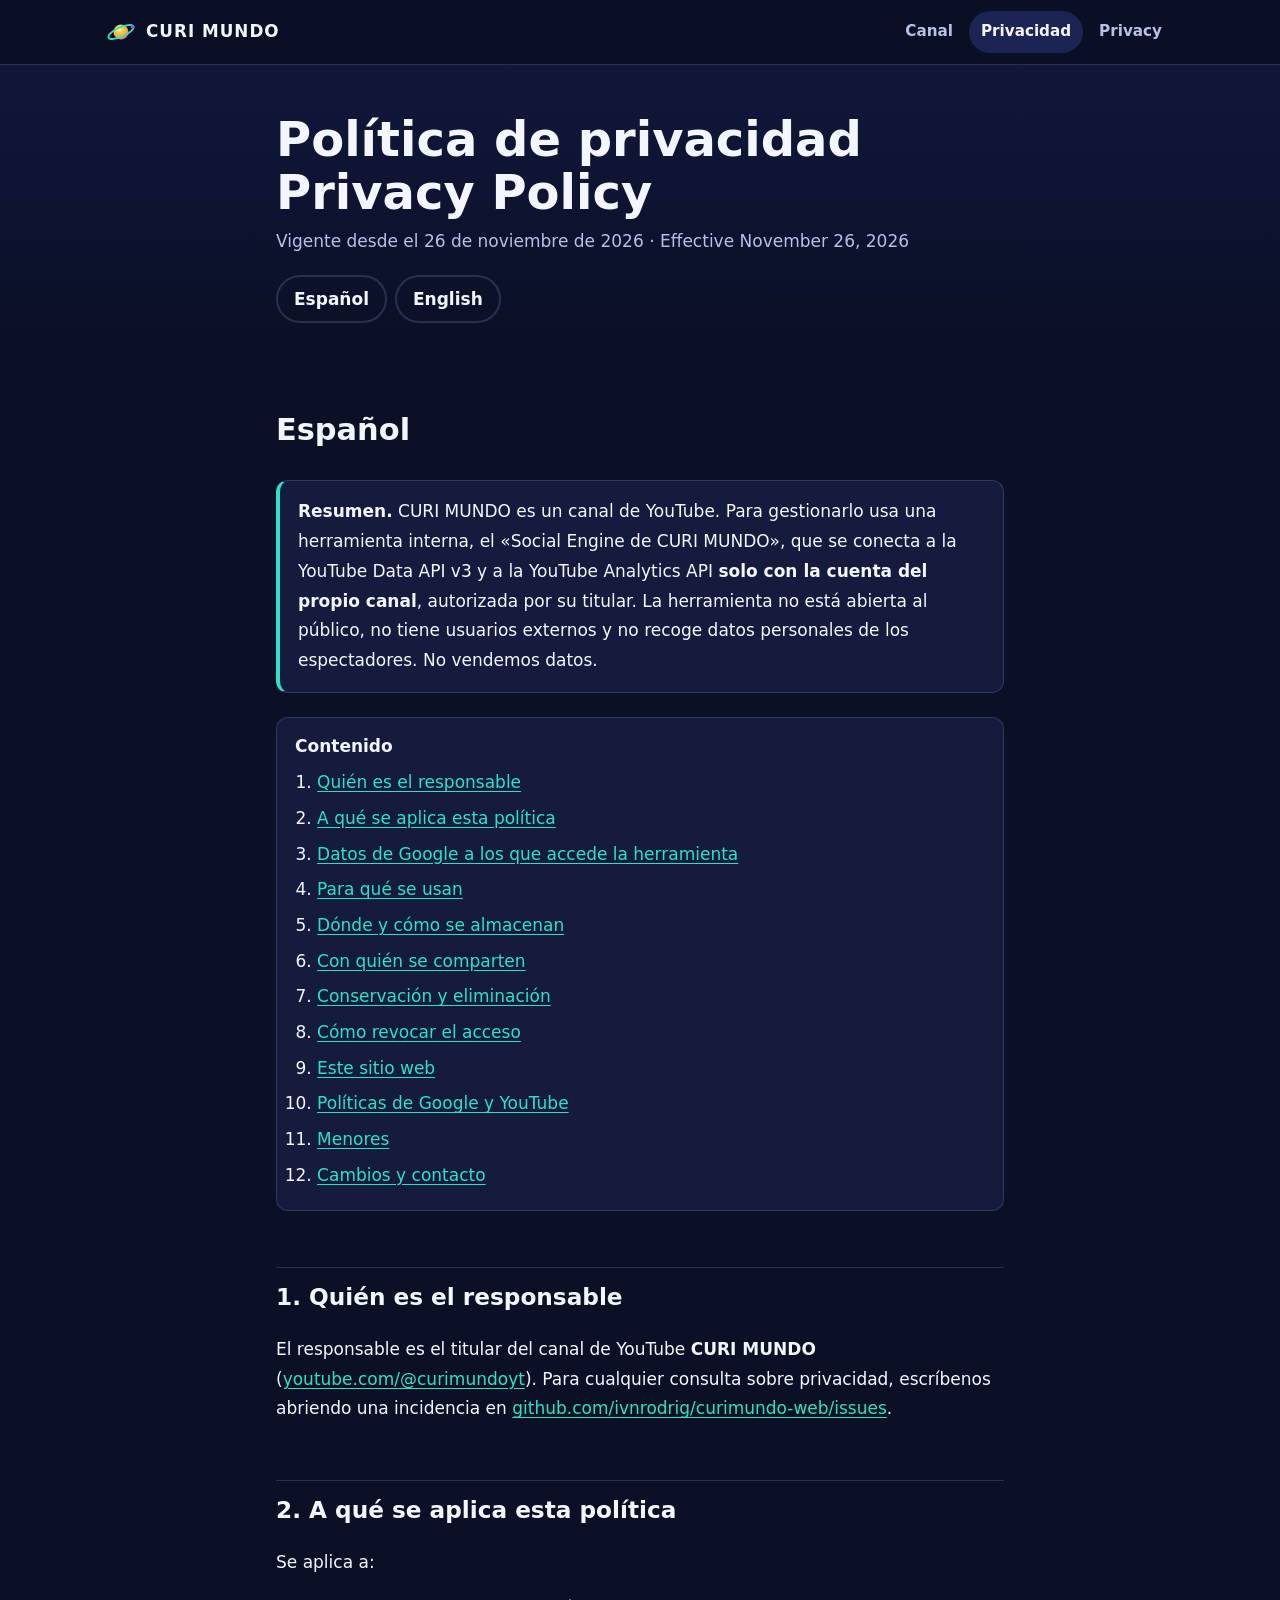
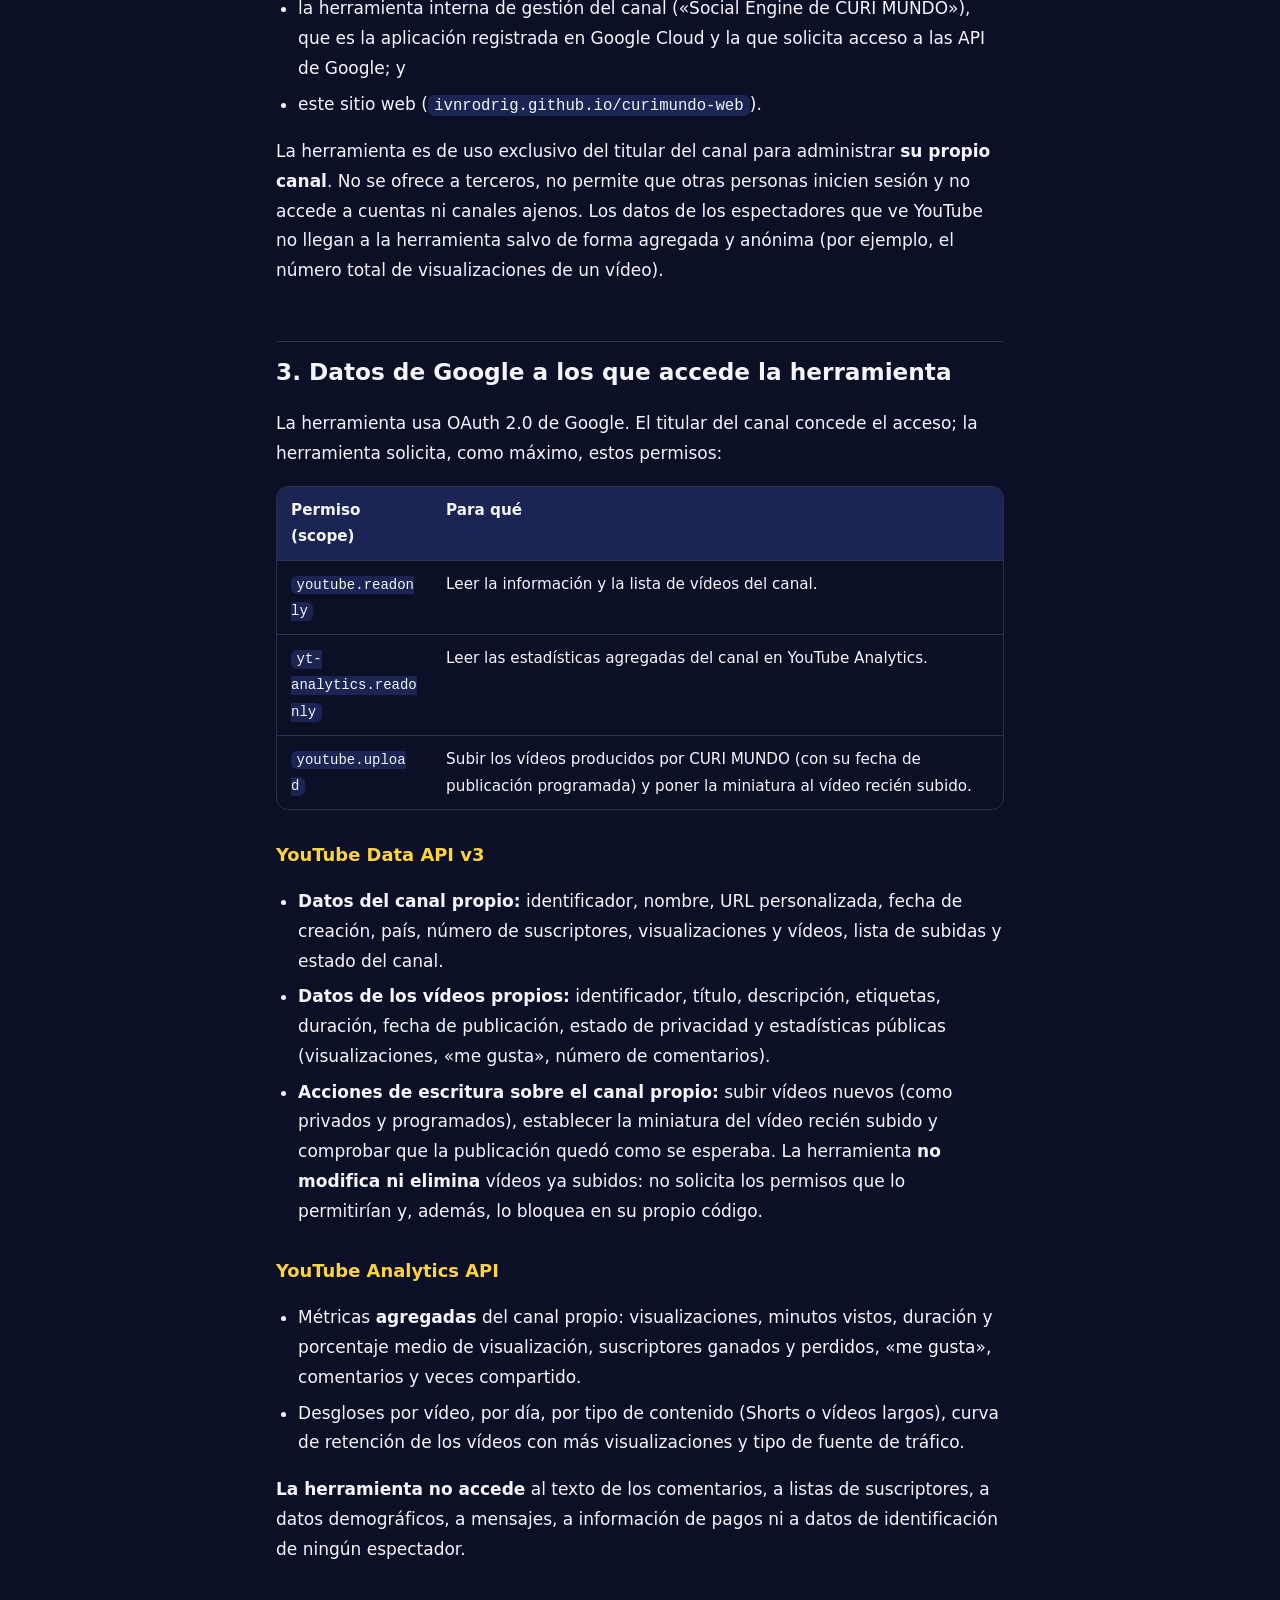
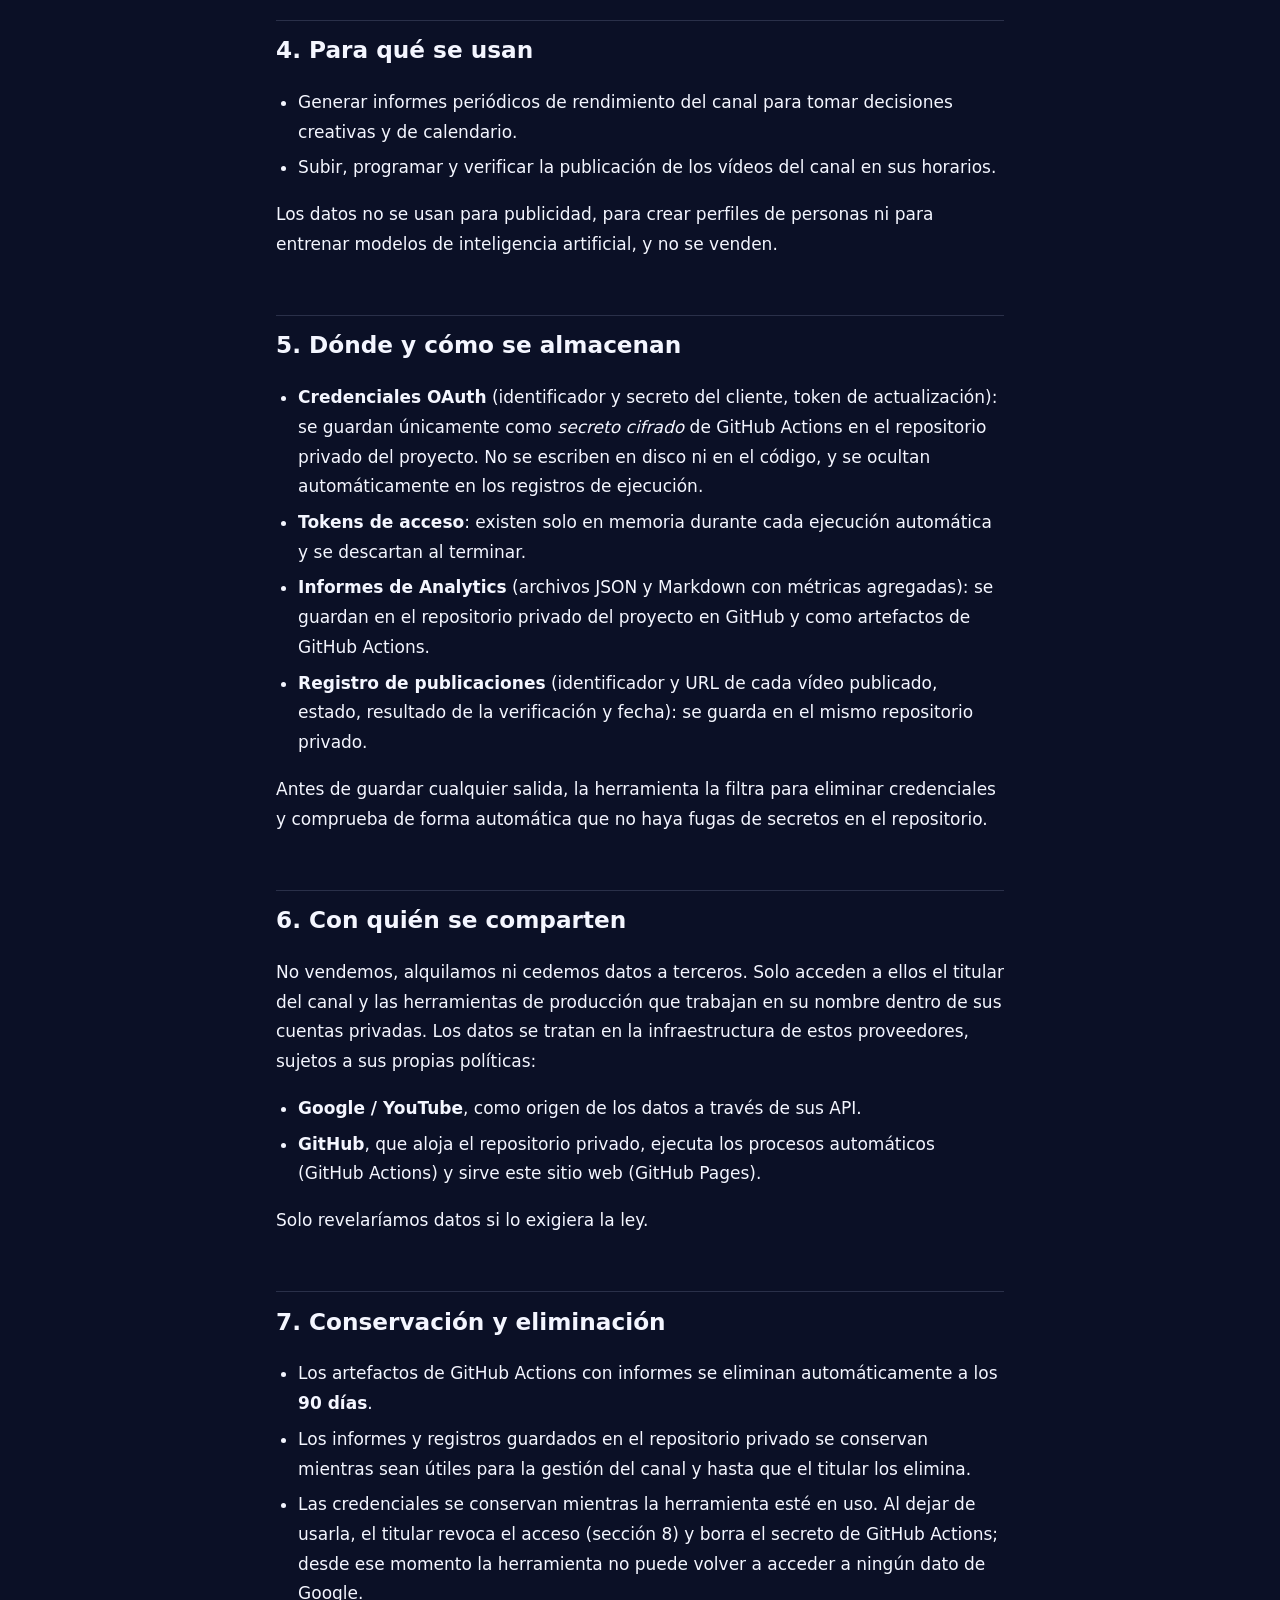
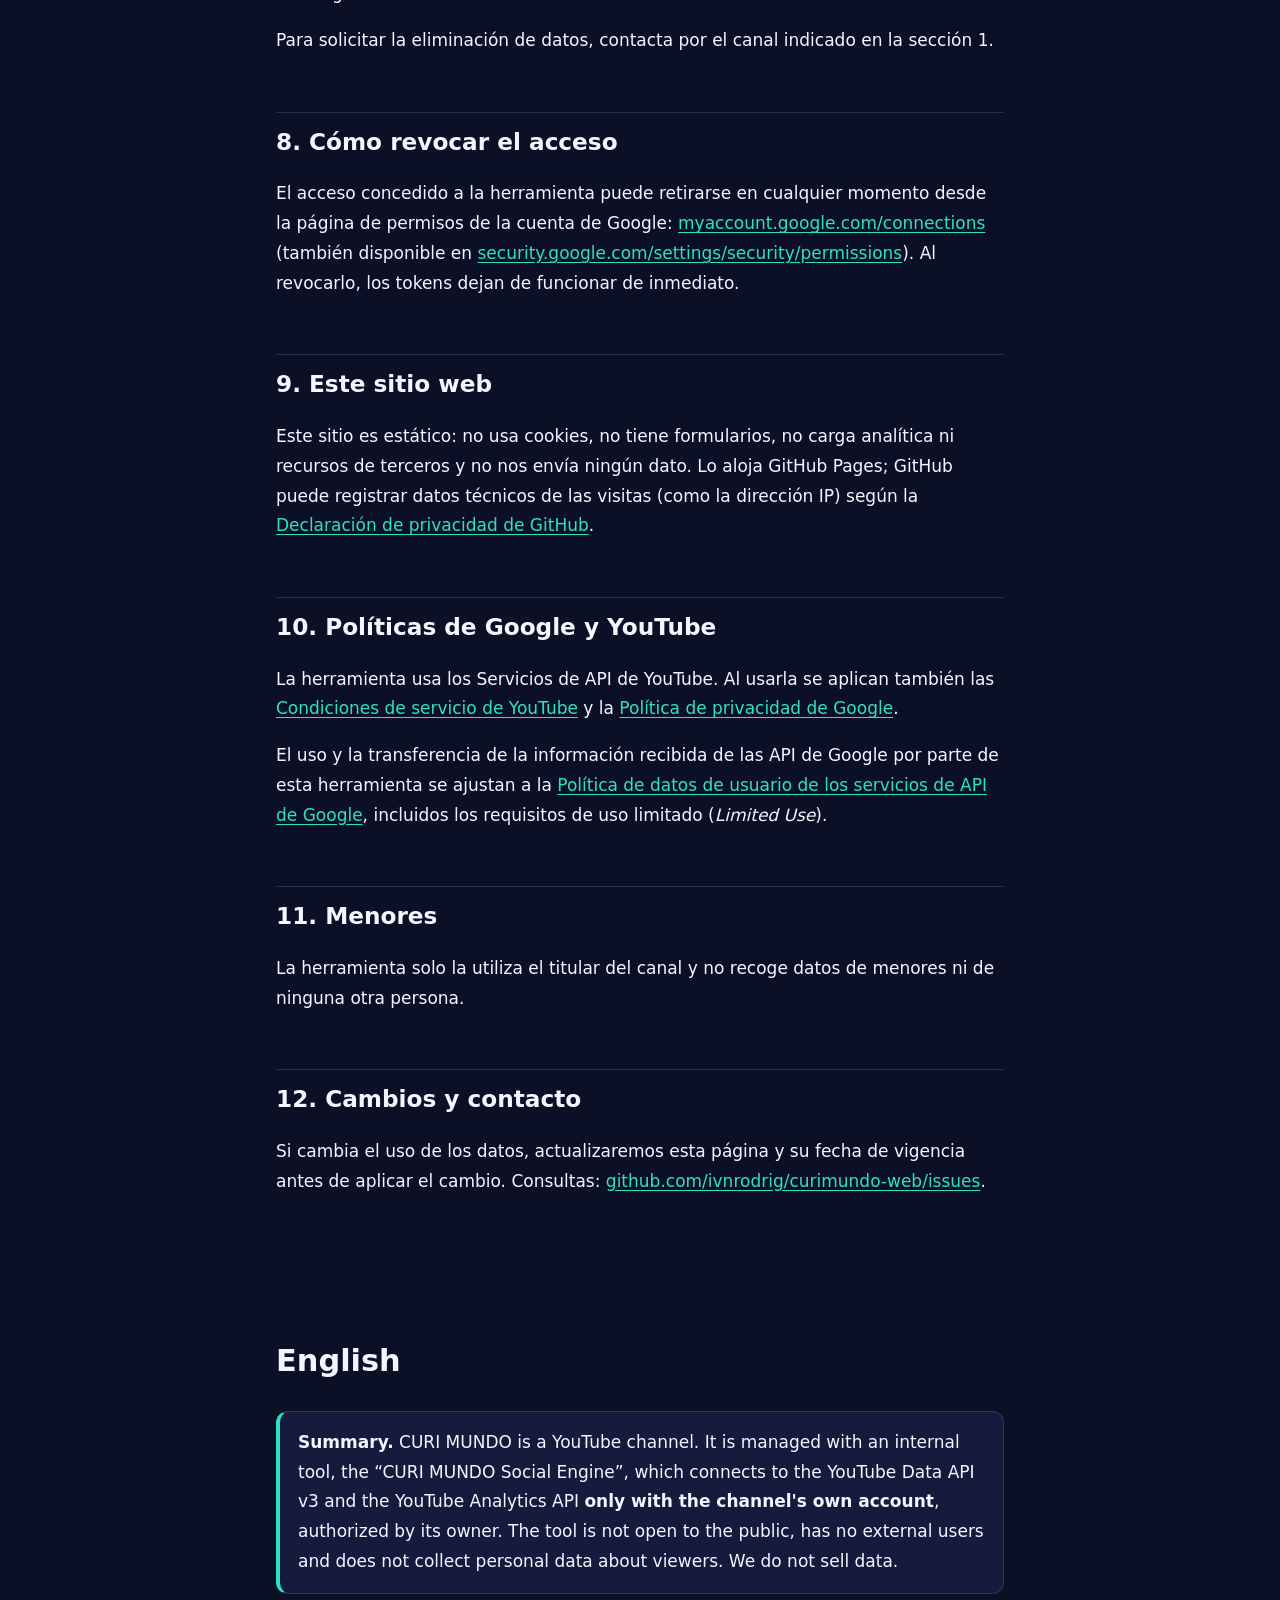
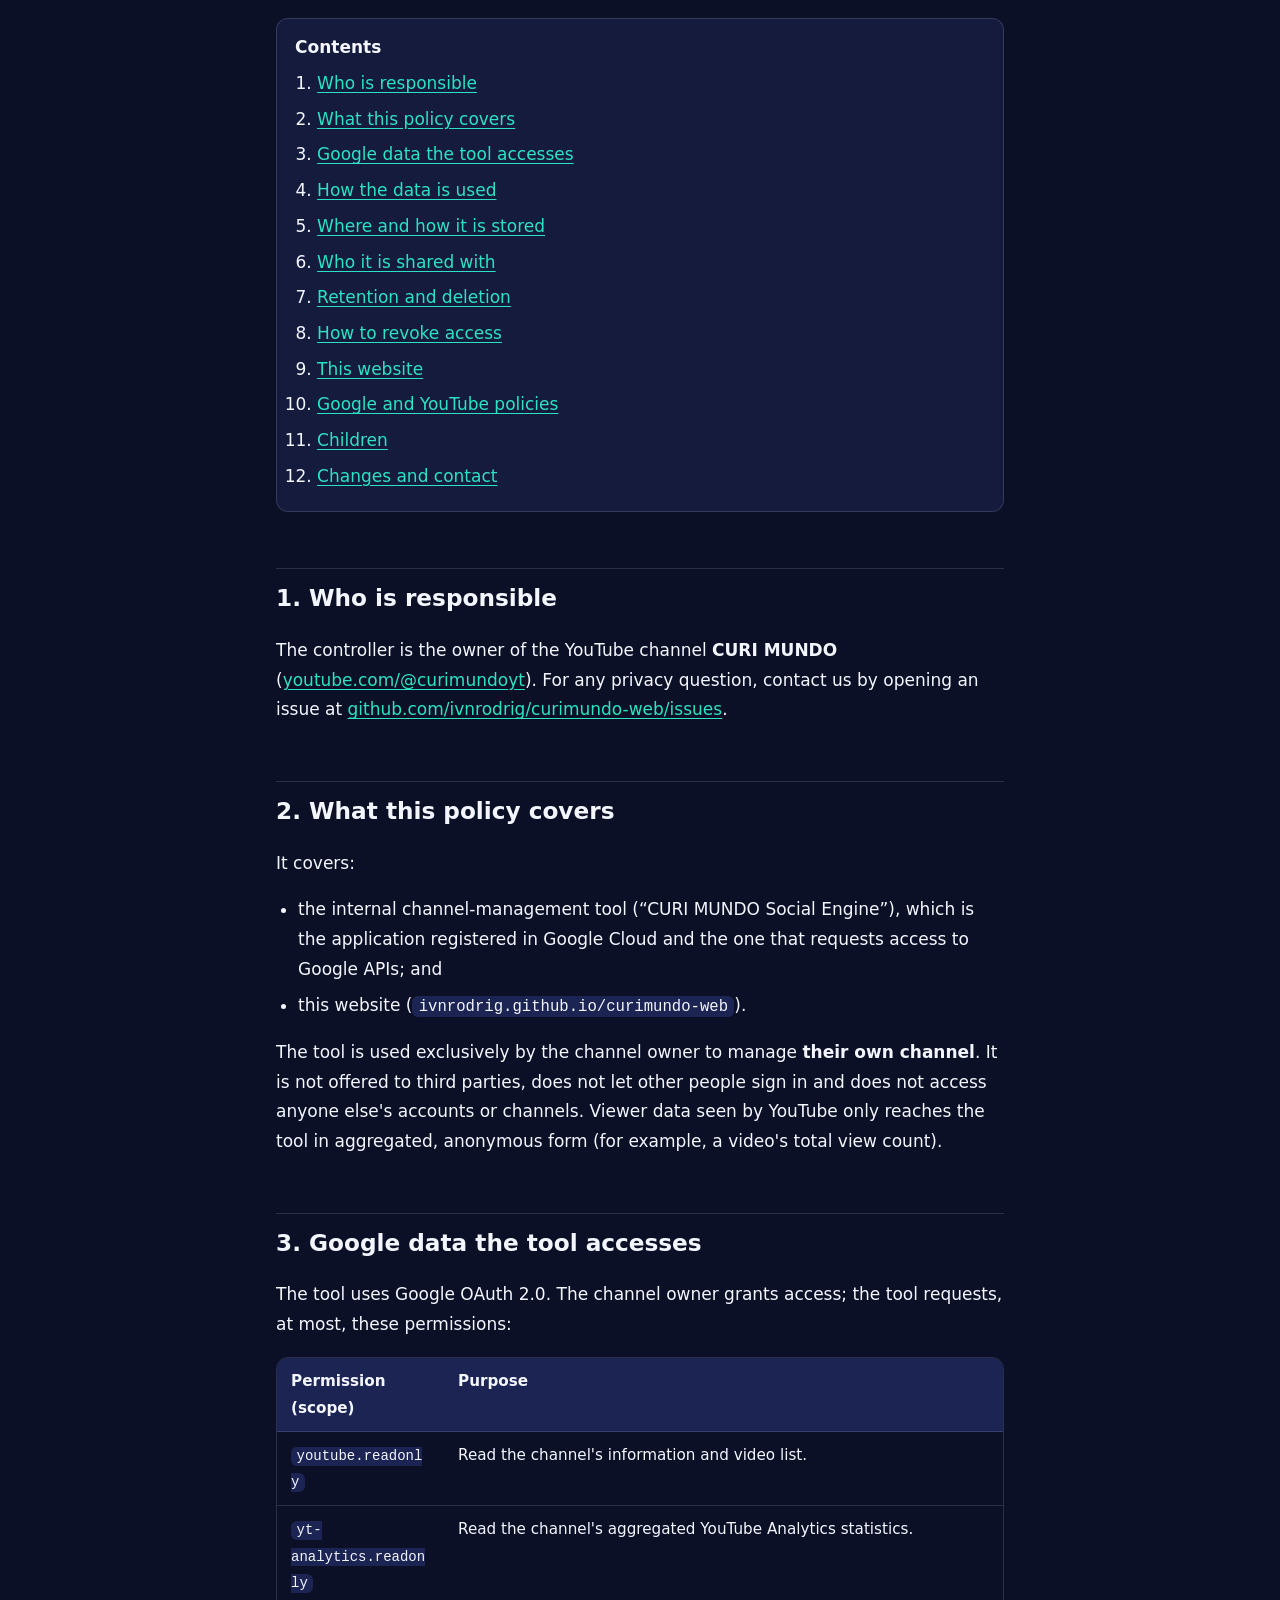
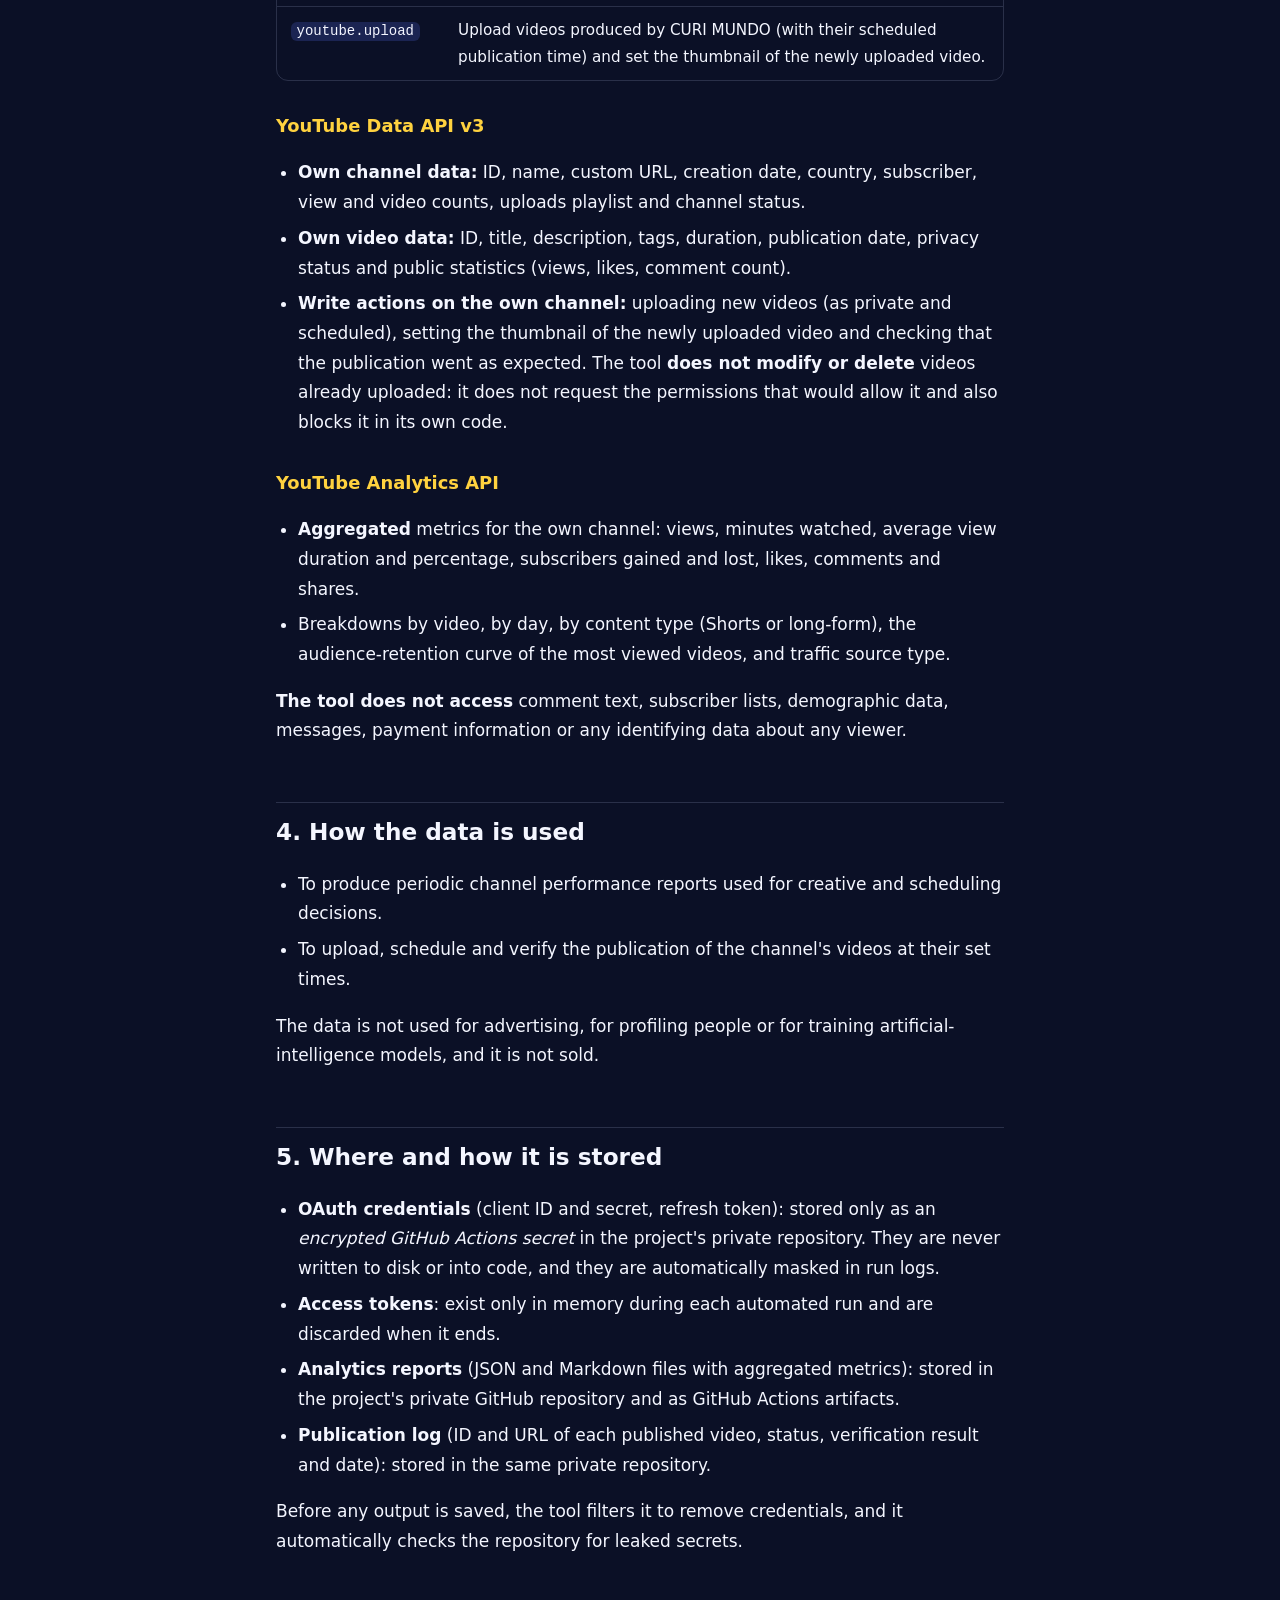
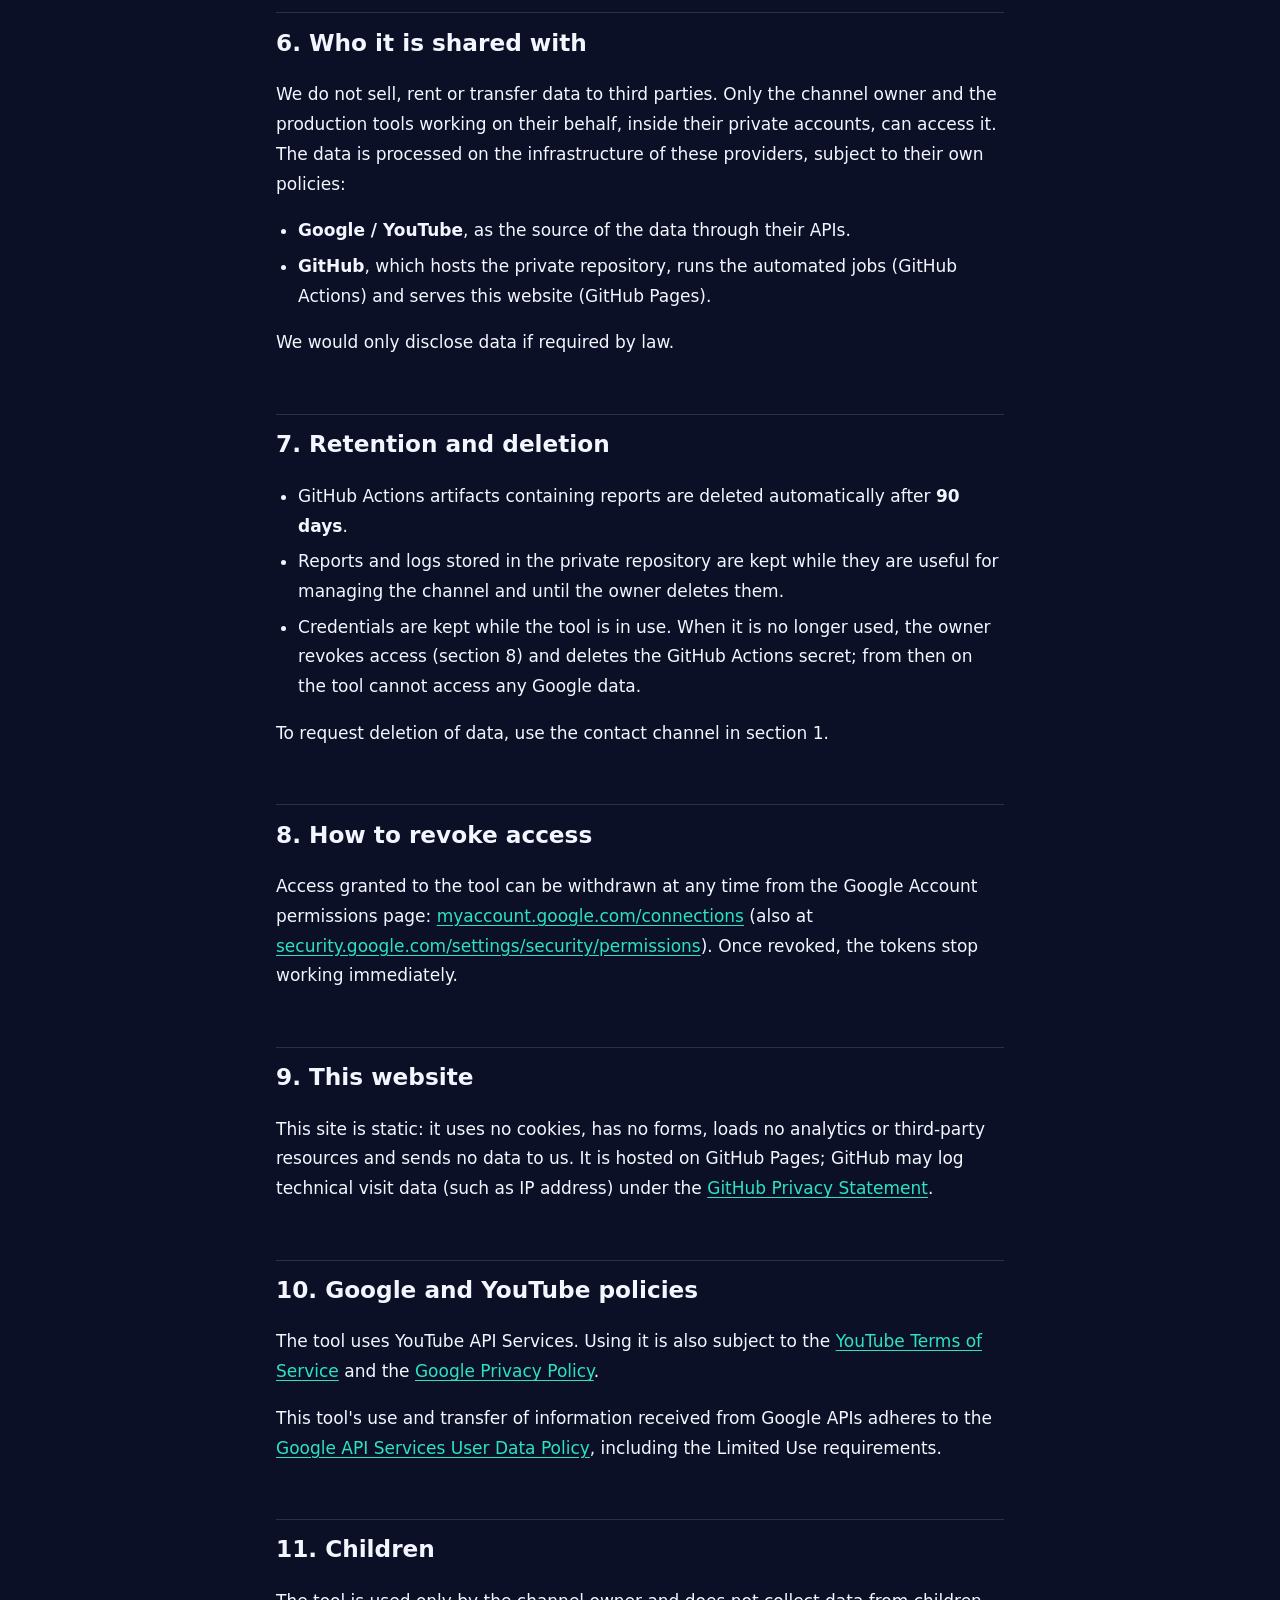
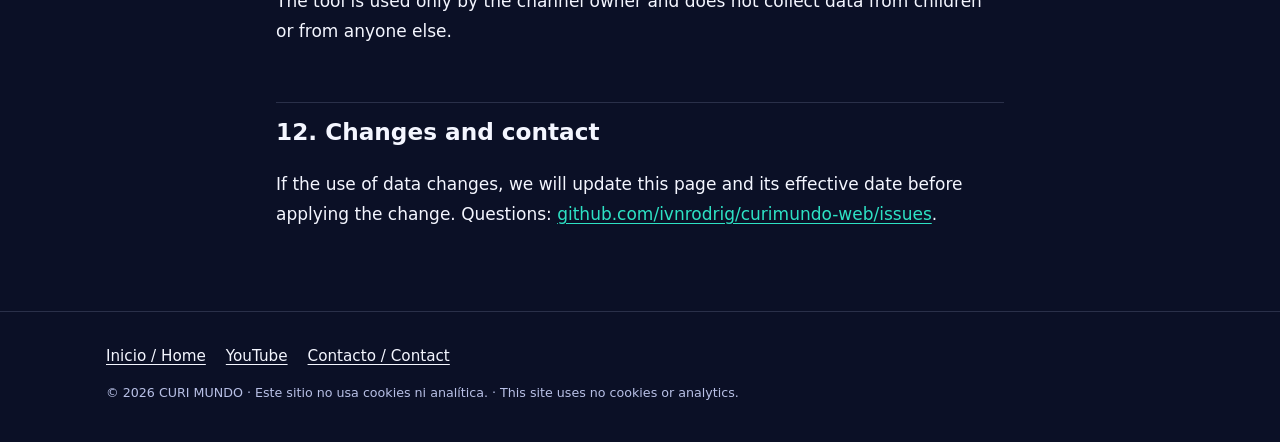
==== commit 550c37a1: "Privacidad: solo los 3 permisos reales; la herramienta no modifica ni elimina vídeos Co-Authored-By:" ====
--- a/privacy.html
+++ b/privacy.html
@@ -92,8 +92,7 @@
           <tbody>
             <tr><td><code>youtube.readonly</code></td><td>Leer la información y la lista de vídeos del canal.</td></tr>
             <tr><td><code>yt-analytics.readonly</code></td><td>Leer las estadísticas agregadas del canal en YouTube Analytics.</td></tr>
-            <tr><td><code>youtube.upload</code></td><td>Subir los vídeos producidos por CURI MUNDO.</td></tr>
-            <tr><td><code>youtube.force-ssl</code></td><td>Editar título, descripción, etiquetas y miniatura de los vídeos propios, y programar su publicación.</td></tr>
+            <tr><td><code>youtube.upload</code></td><td>Subir los vídeos producidos por CURI MUNDO (con su fecha de publicación programada) y poner la miniatura al vídeo recién subido.</td></tr>
           </tbody>
         </table>
       </div>
@@ -103,8 +102,10 @@
           número de suscriptores, visualizaciones y vídeos, lista de subidas y estado del canal.</li>
         <li><strong>Datos de los vídeos propios:</strong> identificador, título, descripción, etiquetas, duración, fecha de
           publicación, estado de privacidad y estadísticas públicas (visualizaciones, «me gusta», número de comentarios).</li>
-        <li><strong>Acciones de escritura sobre el canal propio:</strong> subir vídeos (como privados y programados),
-          actualizar sus metadatos, establecer miniaturas y comprobar que la publicación quedó como se esperaba.</li>
+        <li><strong>Acciones de escritura sobre el canal propio:</strong> subir vídeos nuevos (como privados y programados),
+          establecer la miniatura del vídeo recién subido y comprobar que la publicación quedó como se esperaba. La
+          herramienta <strong>no modifica ni elimina</strong> vídeos ya subidos: no solicita los permisos que lo
+          permitirían y, además, lo bloquea en su propio código.</li>
       </ul>
       <h3>YouTube Analytics API</h3>
       <ul>
@@ -120,7 +121,6 @@
       <ul>
         <li>Generar informes periódicos de rendimiento del canal para tomar decisiones creativas y de calendario.</li>
         <li>Subir, programar y verificar la publicación de los vídeos del canal en sus horarios.</li>
-        <li>Mantener los metadatos y miniaturas de los vídeos propios.</li>
       </ul>
       <p>Los datos no se usan para publicidad, para crear perfiles de personas ni para entrenar modelos de inteligencia
         artificial, y no se venden.</p>
@@ -248,8 +248,7 @@
           <tbody>
             <tr><td><code>youtube.readonly</code></td><td>Read the channel's information and video list.</td></tr>
             <tr><td><code>yt-analytics.readonly</code></td><td>Read the channel's aggregated YouTube Analytics statistics.</td></tr>
-            <tr><td><code>youtube.upload</code></td><td>Upload videos produced by CURI MUNDO.</td></tr>
-            <tr><td><code>youtube.force-ssl</code></td><td>Edit the title, description, tags and thumbnail of the channel's own videos, and schedule their publication.</td></tr>
+            <tr><td><code>youtube.upload</code></td><td>Upload videos produced by CURI MUNDO (with their scheduled publication time) and set the thumbnail of the newly uploaded video.</td></tr>
           </tbody>
         </table>
       </div>
@@ -259,8 +258,10 @@
           counts, uploads playlist and channel status.</li>
         <li><strong>Own video data:</strong> ID, title, description, tags, duration, publication date, privacy status and
           public statistics (views, likes, comment count).</li>
-        <li><strong>Write actions on the own channel:</strong> uploading videos (as private and scheduled), updating their
-          metadata, setting thumbnails and checking that the publication went as expected.</li>
+        <li><strong>Write actions on the own channel:</strong> uploading new videos (as private and scheduled), setting
+          the thumbnail of the newly uploaded video and checking that the publication went as expected. The tool
+          <strong>does not modify or delete</strong> videos already uploaded: it does not request the permissions that
+          would allow it and also blocks it in its own code.</li>
       </ul>
       <h3>YouTube Analytics API</h3>
       <ul>
@@ -276,7 +277,6 @@
       <ul>
         <li>To produce periodic channel performance reports used for creative and scheduling decisions.</li>
         <li>To upload, schedule and verify the publication of the channel's videos at their set times.</li>
-        <li>To maintain the metadata and thumbnails of the channel's own videos.</li>
       </ul>
       <p>The data is not used for advertising, for profiling people or for training artificial-intelligence models, and
         it is not sold.</p>
--- a/assets/style.css
+++ b/assets/style.css
@@ -155,3 +155,19 @@
   html { scroll-behavior: auto; }
   *, *::before, *::after { animation: none !important; transition: none !important; }
 }
+
+/* Página de sellado (sellar.html) */
+.seal { max-width: 760px; padding-top: 32px; padding-bottom: 64px; }
+.seal .muted, .muted { color: var(--muted); }
+.steps { list-style: none; padding: 0; margin: 24px 0 0; display: grid; gap: 18px; counter-reset: s; }
+.steps li { background: var(--surface); border: 1px solid var(--line); border-radius: var(--radius); padding: 20px; counter-increment: s; }
+.steps h2 { margin: 0 0 8px; font-size: 1.15rem; }
+.steps h2::before { content: counter(s) ". "; color: var(--yellow); }
+.steps textarea { width: 100%; box-sizing: border-box; margin: 8px 0 12px; padding: 12px; border-radius: 12px; border: 1px solid var(--line);
+  background: var(--bg); color: var(--text); font: .9rem/1.4 ui-monospace, SFMono-Regular, Menlo, Consolas, monospace; word-break: break-all; }
+.steps button { cursor: pointer; font: inherit; }
+.steps button:disabled { opacity: .5; cursor: not-allowed; }
+.alert { border-left: 4px solid var(--coral); background: rgba(255, 93, 115, .12); padding: 10px 14px; border-radius: 8px; }
+.sr { position: absolute; width: 1px; height: 1px; overflow: hidden; clip: rect(0 0 0 0); }
+.steps button.btn, .steps button.btn-secondary { border: 0; }
+.steps button.btn-secondary { border: 2px solid var(--line); }
